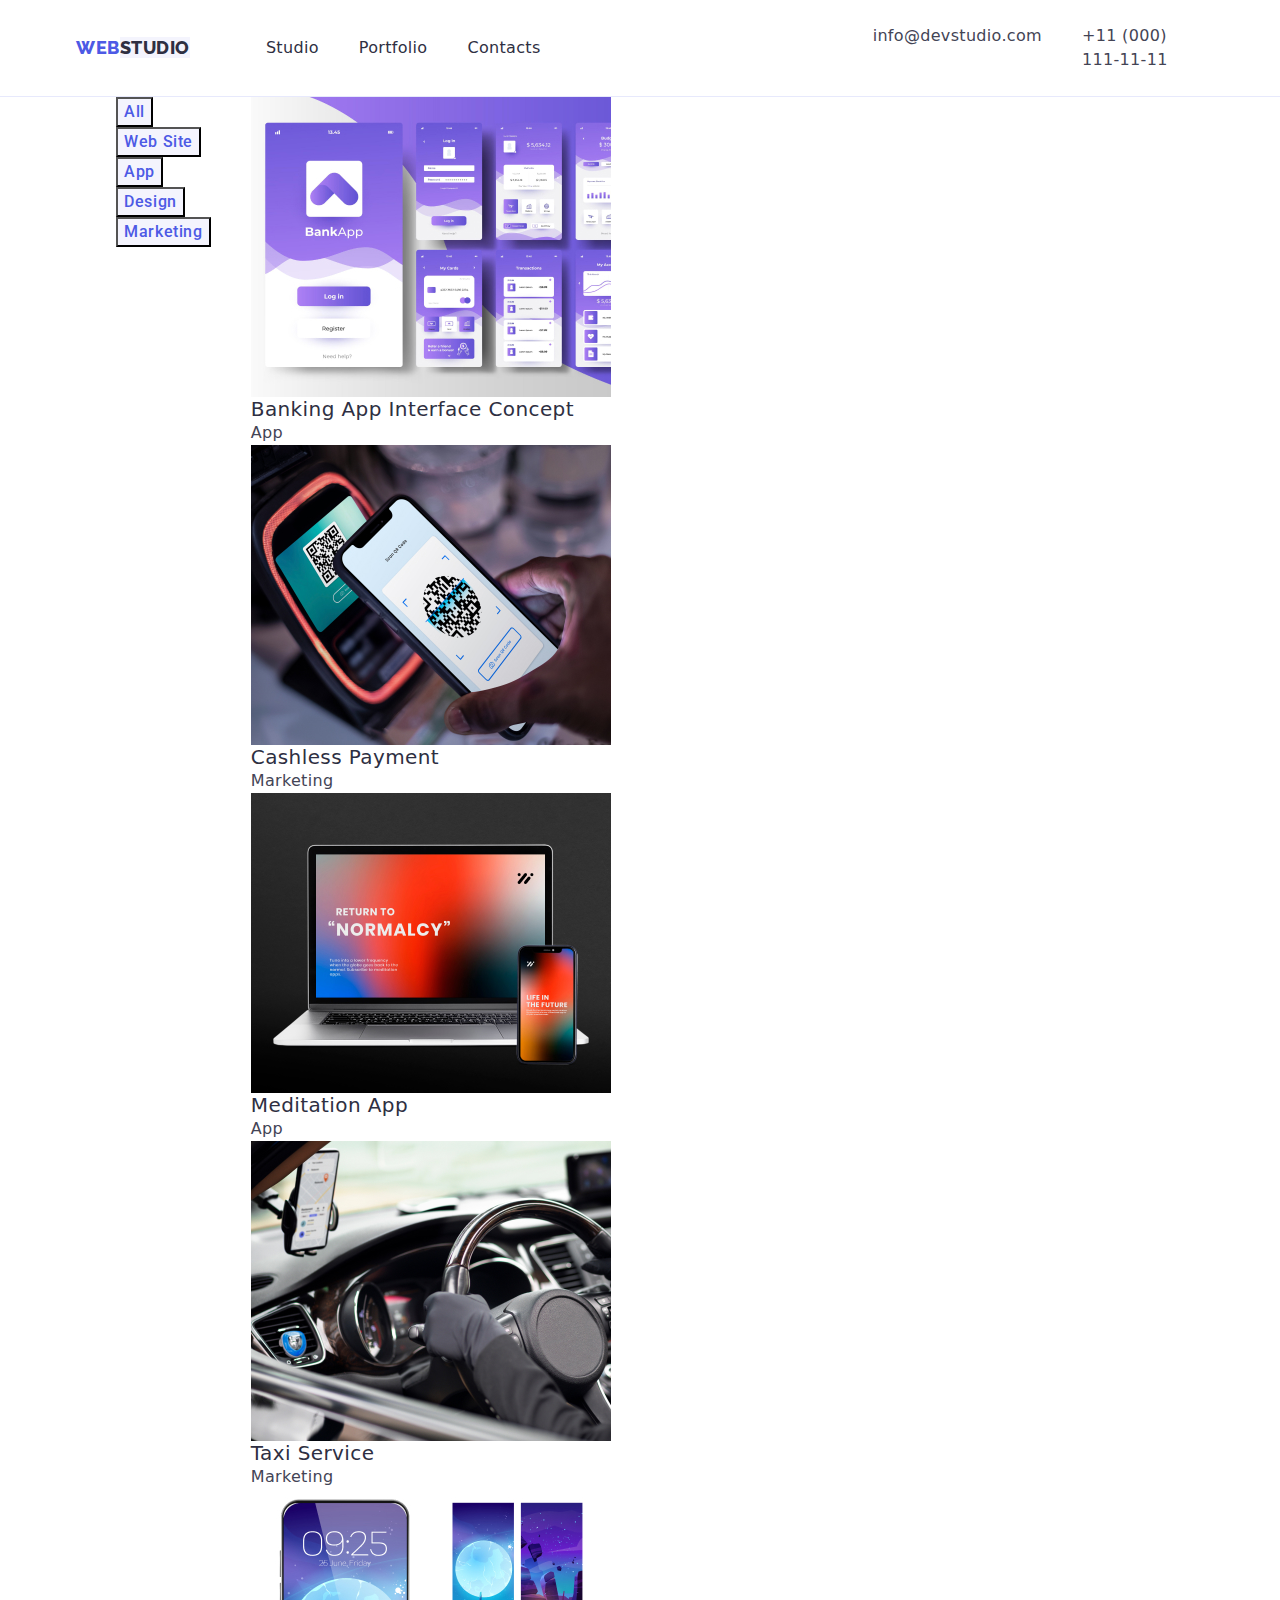
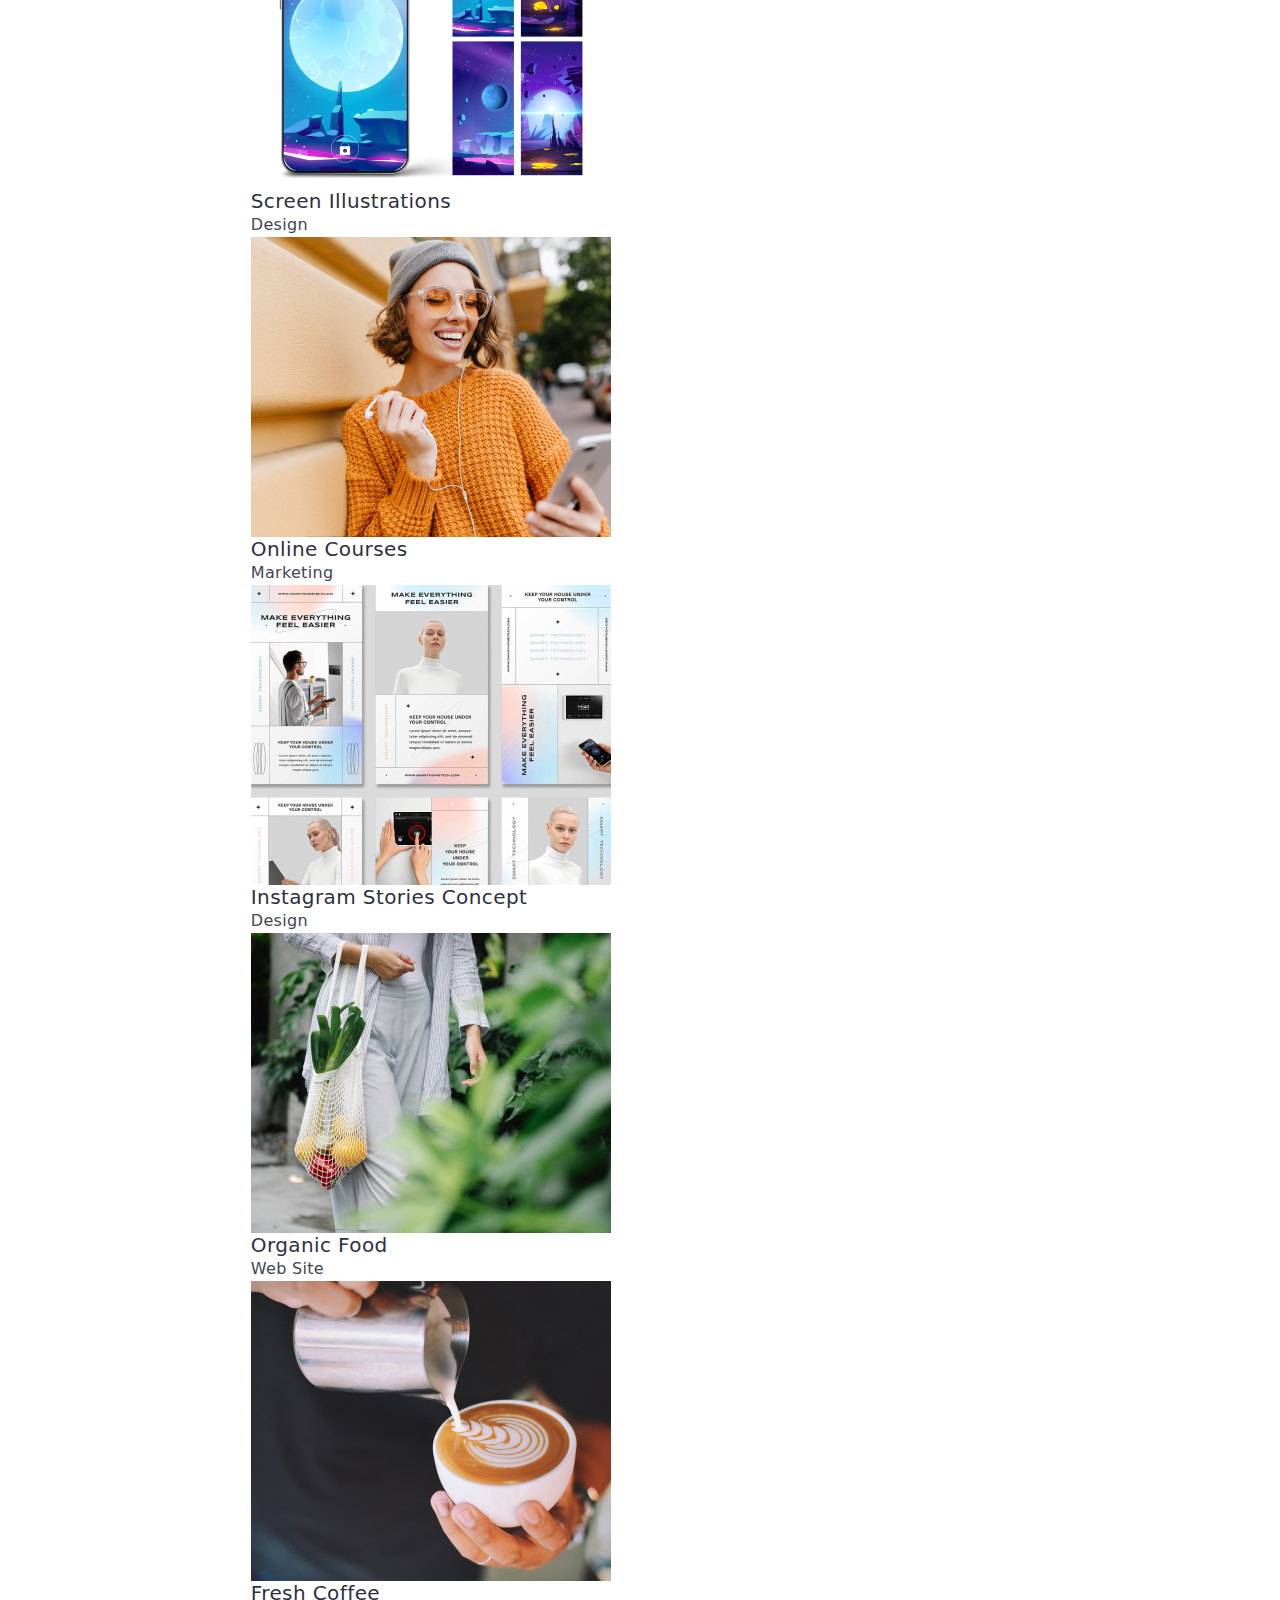
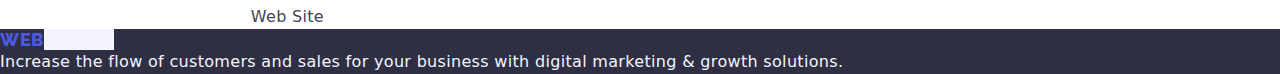
==== portfolio.html @ 2192750b "now text" ====
<!DOCTYPE html>
<html lang="en">
  <head>
    <meta charset="UTF-8" />
    <meta name="viewport" content="width=device-width, initial-scale=1.0" />
    <title>Portfolio</title>
    <link
      rel="stylesheet"
      href="https://cdn.jsdelivr.net/npm/modern-normalize@2.0.0/modern-normalize.min.css"
    />
    <link rel="stylesheet" href="./css/styles.css" />
    <link rel="preconnect" href="https://fonts.googleapis.com" />
    <link rel="preconnect" href="https://fonts.gstatic.com" crossorigin />
    <link
      href="https://fonts.googleapis.com/css2?family=Raleway:wght@800&family=Roboto:ital,wght@0,400;0,500;0,700;0,900;1,400;1,500;1,700;1,900&display=swap"
      rel="stylesheet"
    />
    <link rel="preconnect" href="https://fonts.googleapis.com" />
    <link rel="preconnect" href="https://fonts.gstatic.com" crossorigin />
    <link
      href="https://fonts.googleapis.com/css2?family=Raleway:wght@800&family=Roboto:wght@400;500;700;900&display=swap"
      rel="stylesheet"
    />
  </head>
  <body>
    <!--header-->
    <header class="header-section">
      <div class="container">
        <nav class="nav-list">
          <a class="link-logo link" href="./index.html"
            >Web<span class="studio-dark">Studio</span></a
          >
          <ul class="list">
            <li class="header-item">
              <a class="links link" href="./index.html">Studio</a>
            </li>
            <li class="header-item">
              <a class="links link" href="./portfolio.html">Portfolio</a>
            </li>
            <li class="header-item">
              <a class="links link" href="">Contacts</a>
            </li>
          </ul>
        </nav>
        <address class="address">
          <ul class="list">
            <li>
              <a class="contacts link" href="mailto:info@devstudio.com"
                >info@devstudio.com</a
              >
            </li>
            <li>
              <a class="contacts link" href="tel:+110001111111"
                >+11 (000) 111-11-11</a
              >
            </li>
          </ul>
        </address>
      </div>
    </header>
    <main>
      <section>
        <div class="container">
          <h1 hidden>Portfolio</h1>
          <ul class="list">
            <li>
              <button class="button-portfolio" type="button">All</button>
            </li>
            <li>
              <button class="button-portfolio" type="button">Web Site</button>
            </li>
            <li>
              <button class="button-portfolio" type="button">App</button>
            </li>
            <li>
              <button class="button-portfolio" type="button">Design</button>
            </li>
            <li>
              <button class="button-portfolio" type="button">Marketing</button>
            </li>
          </ul>
          <ul class="list">
            <li>
              <a class="foto link"
                ><img src="./images/po-1.jpg" alt="Banking App" width="360" />
                <h2 class="portfolio-title">Banking App Interface Concept</h2>
                <p class="portfolio-text">App</p>
              </a>
            </li>
            <li>
              <a class="foto link"
                ><img src="./images/po-2.jpg" alt="Cashless" width="360" />
                <h2 class="portfolio-title">Cashless Payment</h2>
                <p class="portfolio-text">Marketing</p>
              </a>
            </li>
            <li>
              <a class="foto link"
                ><img
                  src="./images/po-3.jpg"
                  alt="Meditation App"
                  width="360"
                />
                <h2 class="portfolio-title">Meditation App</h2>
                <p class="portfolio-text">App</p>
              </a>
            </li>
            <li>
              <a class="foto link"
                ><img src="./images/po-4.jpg" alt="Taxi" width="360" />
                <h2 class="portfolio-title">Taxi Service</h2>
                <p class="portfolio-text">Marketing</p>
              </a>
            </li>
            <li>
              <a class="foto link"
                ><img src="./images/po5.jpg" alt="Screen" width="360" />
                <h2 class="portfolio-title">Screen Illustrations</h2>
                <p class="portfolio-text">Design</p>
              </a>
            </li>
            <li>
              <a class="foto link"
                ><img
                  src="./images/po-6.jpg"
                  alt="Online Courses"
                  width="360"
                />
                <h2 class="portfolio-title">Online Courses</h2>
                <p class="portfolio-text">Marketing</p>
              </a>
            </li>
            <li>
              <a class="foto link"
                ><img
                  src="./images/po-7.jpg"
                  alt="Instagram Stories"
                  width="360"
                />
                <h2 class="portfolio-title">Instagram Stories Concept</h2>
                <p class="portfolio-text">Design</p>
              </a>
            </li>
            <li>
              <a class="foto link"
                ><img src="./images/po-8.jpg" alt="Organic Food" width="360" />
                <h2 class="portfolio-title">Organic Food</h2>
                <p class="portfolio-text">Web Site</p>
              </a>
            </li>
            <li>
              <a class="foto link"
                ><img src="./images/po-9.jpg" alt="Fresh Coffee" width="360" />
                <h2 class="portfolio-title">Fresh Coffee</h2>
                <p class="portfolio-text">Web Site</p>
              </a>
            </li>
          </ul>
        </div>
      </section>
    </main>
    <!--footer-->
    <footer class="footer">
      <a class="link-logo link" href="./index.html"
        >Web<span class="studio-dark">Studio</span></a
      >
      <p class="text">
        Increase the flow of customers and sales for your business with digital
        marketing & growth solutions.
      </p>
    </footer>
  </body>
</html>
---- css/styles.css ----
:root {
  --background-color: #ffffff;
}
/*FlexBox style*/
*,
*::before,
*::after {
  box-sizing: border-box;
}
h1,
h2,
h3,
h4,
h5,
h6,
p {
  margin: 0;
}
ul,
ol {
  margin: 0;
}
img {
  display: block;
}
/*header flex*/
.header-section {
  border-bottom: 1px solid #e7e9fc;
}
.address .list {
  display: flex;
  gap: 40px;
  padding: 24px 0;
}
.nav-list {
  display: flex;
  align-items: center;
}
.nav-list .list {
  display: flex;
  padding: 24px 0;
  gap: 40px;
  margin-right: 332px;
}
.nav-list .link-logo {
  margin-right: 76px;
}

.container {
  display: flex;
  width: 1158px;
  padding: 0 15px;
  margin: 0;
  margin: 0 auto;
}
/*section 1*/
.section-hero {
  padding: 188px 0;
}
.hero-title {
  max-width: 496px;
}
.button-hero {
  display: block;
  min-width: 169px;
  height: 56px;
  border: none;
  border-radius: 4px;
}
/*section 2*/
.section-two {
  padding: 120px 0;
}
/*end flex...*/
/*header*/
.links {
  font-weight: 500;
  font-size: 16px;
  line-height: 1.5;
  letter-spacing: 0.02em;
  color: #2e2f42;
}
.links:focus,
.links:hover {
  color: #404bbf;
}
.address {
  font-style: normal;
}
.link-logo .link {
  text-decoration: none;
}
.link {
  text-decoration: none;
}
.link-logo {
  font-family: "Raleway", sans-serif;
  font-style: normal;
  text-transform: uppercase;
  font-weight: 800;
  font-size: 18px;
  line-height: 1.17;
  letter-spacing: 0.03em;

  color: #4d5ae5;
}
.studio-dark {
  font-family: "Raleway", sans-serif;
  font-style: normal;
  font-weight: 800;
  font-size: 18px;
  line-height: 21px;
  letter-spacing: 0.03em;
  text-transform: uppercase;
  color: #2e2f42;
}
.address {
  font-style: normal;
}

.address .link {
  color: #434455;
}
.address .link:hover,
.address .link:focus {
  color: #404bbf;
}

.header-item .list {
  color: #2e2f42;
  font-family: "Roboto";
  font-size: 16px;
  font-weight: 500;
  line-height: 1.5;
  letter-spacing: 0.02em;
}
.header-item .list:focus,
.header-item .list:hover {
  color: #404bbf;
}
.address {
  line-height: 1.5;
  letter-spacing: 0.02em;
}
/*section 1*/
.section-hero {
  background-color: #2e2f42;
}
.section-hero .hero-title {
  font-family: "Roboto", sans-serif;
  color: #ffffff;
  font-size: 56px;
  line-height: 1.07;
  text-align: center;
  letter-spacing: 0.02em;
}
.button-hero {
  background-color: #4d5ae5;
  font-family: "Roboto", sans-serif;
  font-weight: 500;
  font-size: 16px;
  line-height: 1.5;
  letter-spacing: 0.04em;
  cursor: pointer;
  color: #ffffff;
}
.button-hero:focus,
.button-hero:hover {
  background-color: #404bbf;
}
/*section2*/
.list {
  list-style: none;
}
.list .title {
  font-weight: 500;
  font-size: 20px;
  line-height: 1.2;
  letter-spacing: 0.02em;
  color: #2e2f42;
}
.list .text {
  font-size: 16px;
  line-height: 1.5;
  letter-spacing: 0.02em;
  color: #434455;
}
/*sektions3*/
.title-foto {
  font-size: 36px;
  line-height: 1.11;
  text-align: center;
  letter-spacing: 0.02em;
  text-transform: capitalize;
  color: #2e2f42;
}
/*sections4*/

.ten-staff {
  background-color: #ffffff;
}
.tem-section {
  background-color: #f4f4fd;
}
.list .title {
  font-weight: 500;
  font-size: 20px;
  line-height: 1.2;
  letter-spacing: 0.02em;
  color: #2e2f42;
}
.list .text {
  line-height: 1.5;
  letter-spacing: 0.02em;
  font-size: 16px;
  color: #434455;
}
/*footer*/
.footer {
  background-color: #2e2f42;
}
.studio-dark {
  background-color: #f4f4fd;
}
.footer .text {
  line-height: 1.5;
  color: #f4f4fd;
  letter-spacing: 0.02em;
}
/*portfolio*/
.button-portfolio {
  font-weight: 500;
  font-size: 16px;
  line-height: 1.5;
  letter-spacing: 0.04em;
  color: #4d5ae5;
  font-family: "Roboto", sans-serif;
  cursor: pointer;
}
.button-portfolio {
  background-color: #f4f4fd;
}
.button-portfolio:focus,
.button-portfolio:hover {
  color: #ffffff;
}
.button-portfolio:focus,
.button-portfolio:hover {
  background-color: #404bbf;
}

/*portfolio img*/
.foto .link {
  text-decoration: none;
}
.portfolio-title {
  color: #2e2f42;
  font-weight: 500;
  font-size: 20px;
  line-height: 1.2;
  letter-spacing: 0.02em;
}
.portfolio-text {
  color: #434455;
  font-weight: 500;
  font-size: 16px;
  line-height: 1.5;
  letter-spacing: 0.02em;
}
/*footer*/
.footer .studio-dark {
  color: #f4f4fd;
}
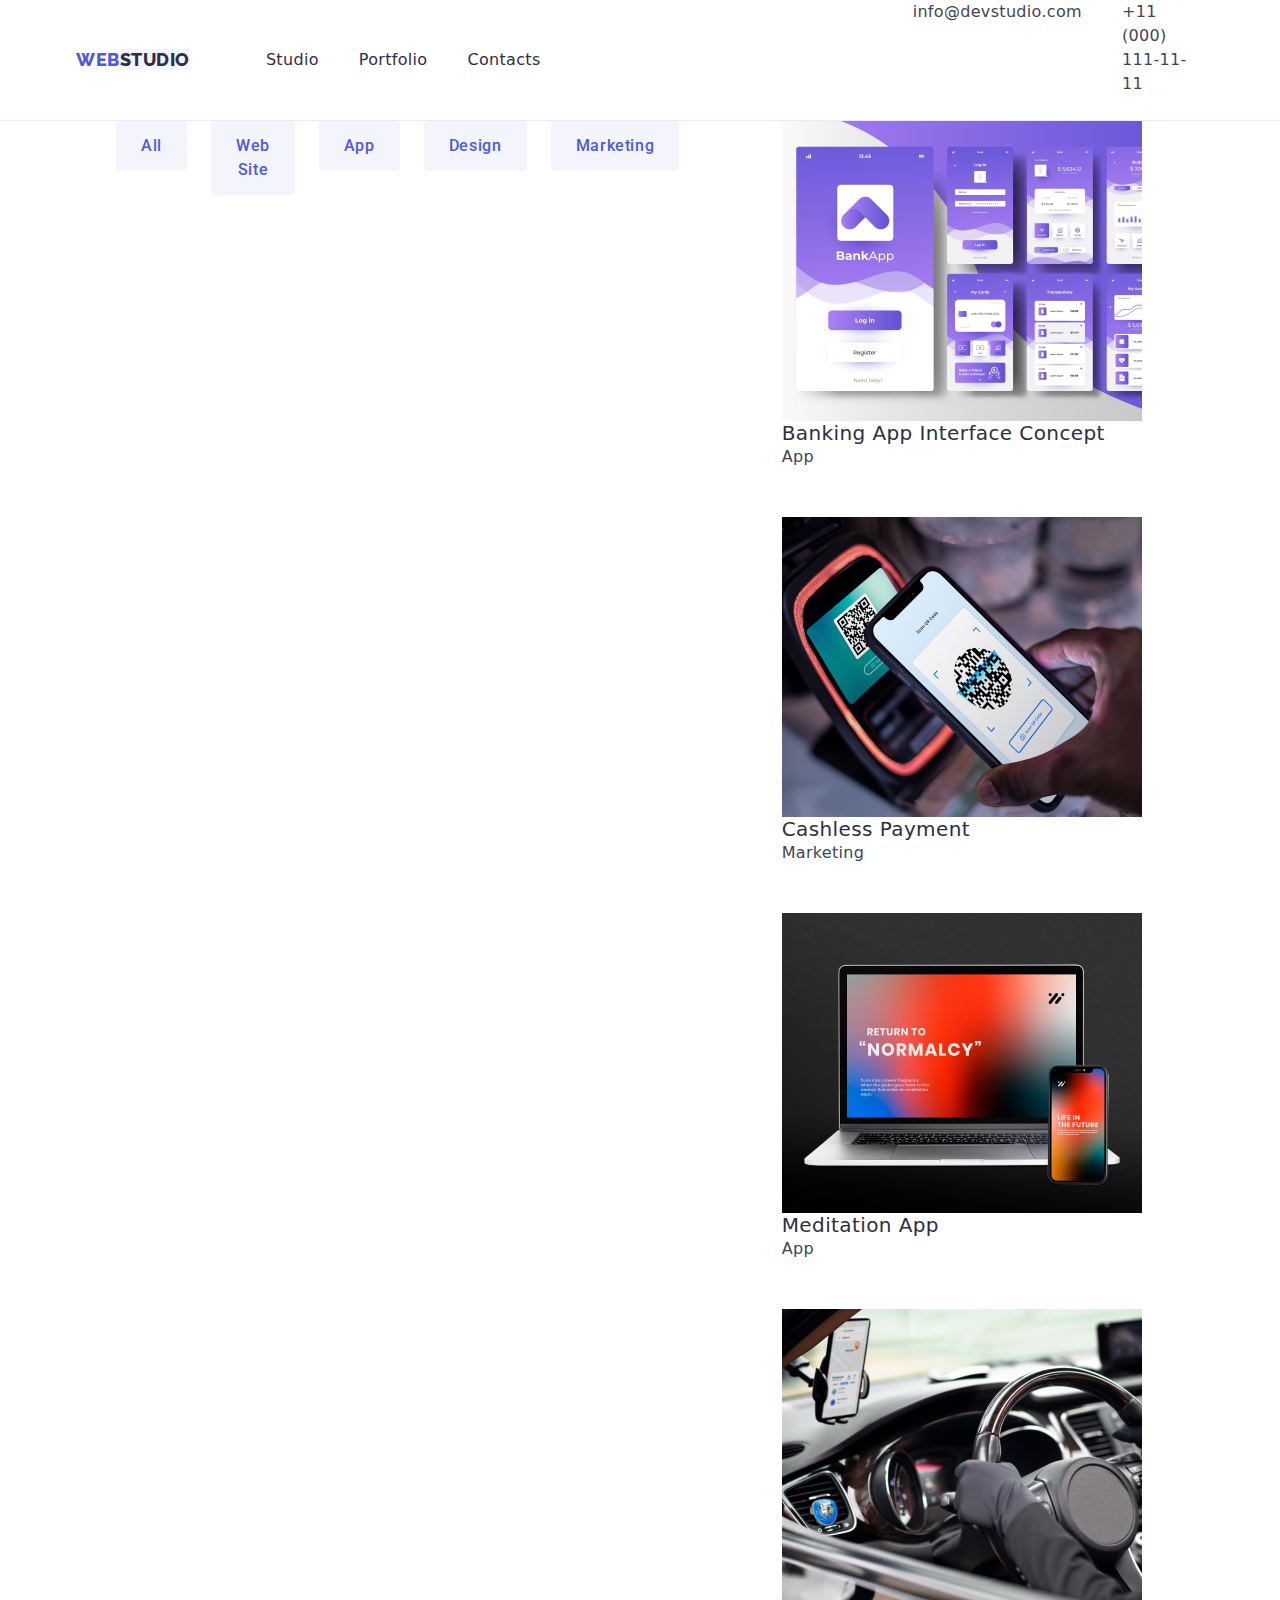
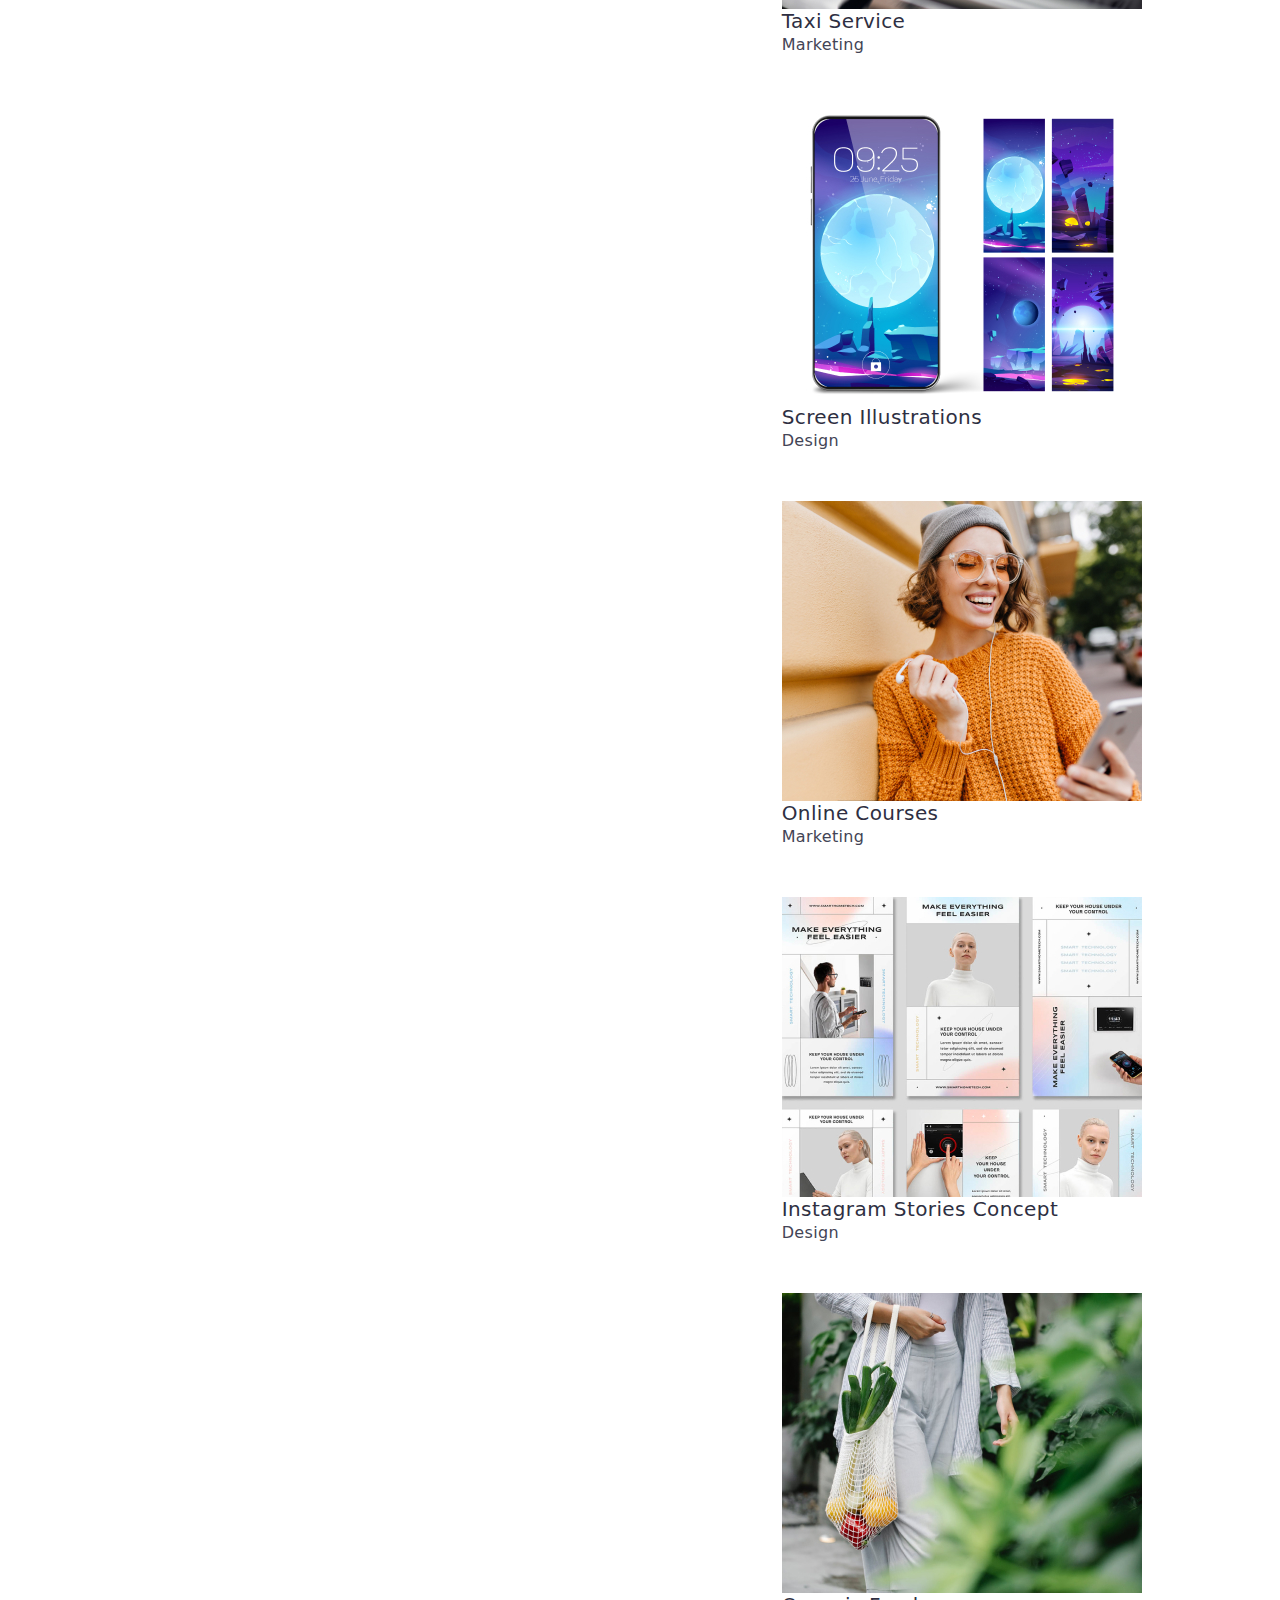
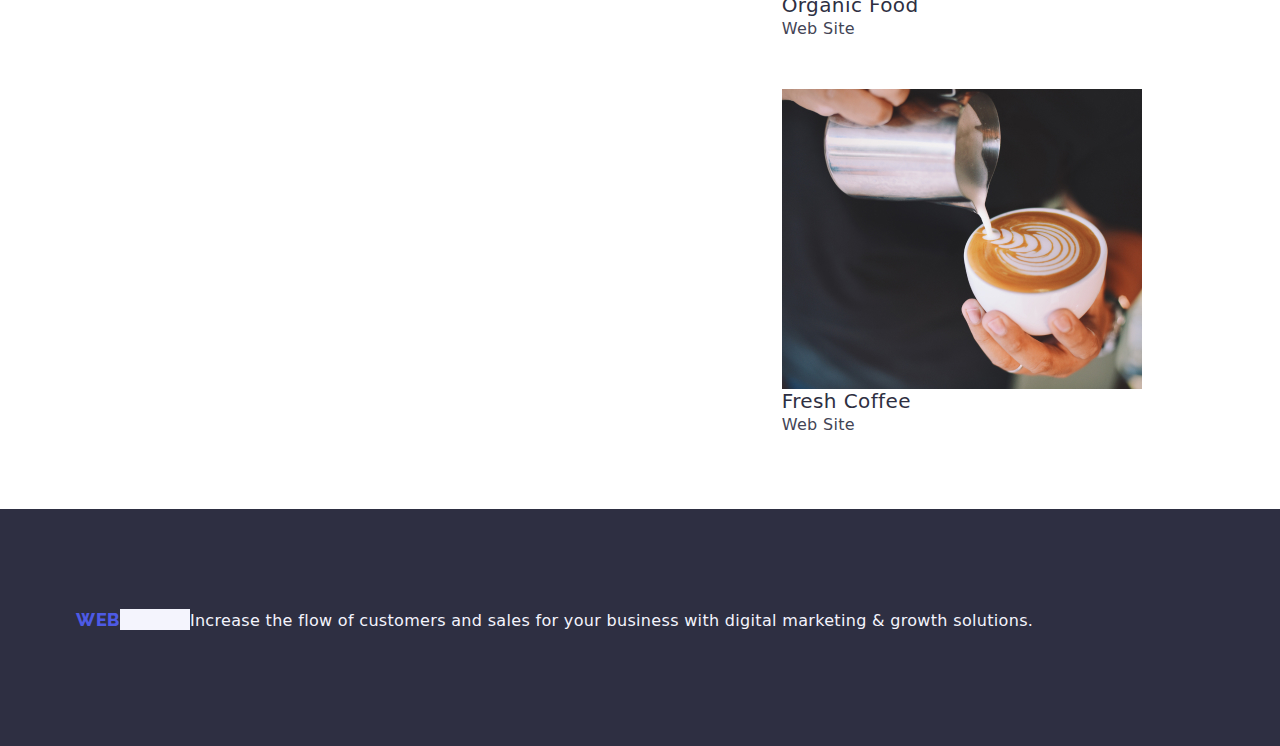
==== commit b76d509b: "portfolio)" ====
--- a/portfolio.html
+++ b/portfolio.html
@@ -31,13 +31,13 @@
             >Web<span class="studio-dark">Studio</span></a
           >
           <ul class="list">
-            <li class="header-item">
+            <li class="header-list">
               <a class="links link" href="./index.html">Studio</a>
             </li>
-            <li class="header-item">
+            <li class="header-list">
               <a class="links link" href="./portfolio.html">Portfolio</a>
             </li>
-            <li class="header-item">
+            <li class="header-list">
               <a class="links link" href="">Contacts</a>
             </li>
           </ul>
@@ -59,9 +59,9 @@
       </div>
     </header>
     <main>
-      <section>
+      <section class="section-main">
         <div class="container">
-          <h1 hidden>Portfolio</h1>
+          <h1 class="visually-hidden">Portfolio</h1>
           <ul class="list">
             <li>
               <button class="button-portfolio" type="button">All</button>
@@ -79,95 +79,107 @@
               <button class="button-portfolio" type="button">Marketing</button>
             </li>
           </ul>
-          <ul class="list">
-            <li>
-              <a class="foto link"
-                ><img src="./images/po-1.jpg" alt="Banking App" width="360" />
-                <h2 class="portfolio-title">Banking App Interface Concept</h2>
-                <p class="portfolio-text">App</p>
-              </a>
-            </li>
-            <li>
-              <a class="foto link"
-                ><img src="./images/po-2.jpg" alt="Cashless" width="360" />
-                <h2 class="portfolio-title">Cashless Payment</h2>
-                <p class="portfolio-text">Marketing</p>
-              </a>
-            </li>
-            <li>
-              <a class="foto link"
-                ><img
-                  src="./images/po-3.jpg"
-                  alt="Meditation App"
-                  width="360"
-                />
-                <h2 class="portfolio-title">Meditation App</h2>
-                <p class="portfolio-text">App</p>
-              </a>
-            </li>
-            <li>
-              <a class="foto link"
-                ><img src="./images/po-4.jpg" alt="Taxi" width="360" />
-                <h2 class="portfolio-title">Taxi Service</h2>
-                <p class="portfolio-text">Marketing</p>
-              </a>
-            </li>
-            <li>
-              <a class="foto link"
-                ><img src="./images/po5.jpg" alt="Screen" width="360" />
-                <h2 class="portfolio-title">Screen Illustrations</h2>
-                <p class="portfolio-text">Design</p>
-              </a>
-            </li>
-            <li>
-              <a class="foto link"
-                ><img
-                  src="./images/po-6.jpg"
-                  alt="Online Courses"
-                  width="360"
-                />
-                <h2 class="portfolio-title">Online Courses</h2>
-                <p class="portfolio-text">Marketing</p>
-              </a>
-            </li>
-            <li>
-              <a class="foto link"
-                ><img
-                  src="./images/po-7.jpg"
-                  alt="Instagram Stories"
-                  width="360"
-                />
-                <h2 class="portfolio-title">Instagram Stories Concept</h2>
-                <p class="portfolio-text">Design</p>
-              </a>
-            </li>
-            <li>
-              <a class="foto link"
-                ><img src="./images/po-8.jpg" alt="Organic Food" width="360" />
-                <h2 class="portfolio-title">Organic Food</h2>
-                <p class="portfolio-text">Web Site</p>
-              </a>
-            </li>
-            <li>
-              <a class="foto link"
-                ><img src="./images/po-9.jpg" alt="Fresh Coffee" width="360" />
-                <h2 class="portfolio-title">Fresh Coffee</h2>
-                <p class="portfolio-text">Web Site</p>
-              </a>
-            </li>
-          </ul>
+          <div class="section-foto">
+            <ul class="list img-list">
+              <li>
+                <a class="foto link"
+                  ><img src="./images/po-1.jpg" alt="Banking App" width="360" />
+                  <h2 class="portfolio-title">Banking App Interface Concept</h2>
+                  <p class="portfolio-text">App</p>
+                </a>
+              </li>
+              <li>
+                <a class="foto link"
+                  ><img src="./images/po-2.jpg" alt="Cashless" width="360" />
+                  <h2 class="portfolio-title">Cashless Payment</h2>
+                  <p class="portfolio-text">Marketing</p>
+                </a>
+              </li>
+              <li>
+                <a class="foto link"
+                  ><img
+                    src="./images/po-3.jpg"
+                    alt="Meditation App"
+                    width="360"
+                  />
+                  <h2 class="portfolio-title">Meditation App</h2>
+                  <p class="portfolio-text">App</p>
+                </a>
+              </li>
+              <li>
+                <a class="foto link"
+                  ><img src="./images/po-4.jpg" alt="Taxi" width="360" />
+                  <h2 class="portfolio-title">Taxi Service</h2>
+                  <p class="portfolio-text">Marketing</p>
+                </a>
+              </li>
+              <li>
+                <a class="foto link"
+                  ><img src="./images/po5.jpg" alt="Screen" width="360" />
+                  <h2 class="portfolio-title">Screen Illustrations</h2>
+                  <p class="portfolio-text">Design</p>
+                </a>
+              </li>
+              <li>
+                <a class="foto link"
+                  ><img
+                    src="./images/po-6.jpg"
+                    alt="Online Courses"
+                    width="360"
+                  />
+                  <h2 class="portfolio-title">Online Courses</h2>
+                  <p class="portfolio-text">Marketing</p>
+                </a>
+              </li>
+              <li>
+                <a class="foto link"
+                  ><img
+                    src="./images/po-7.jpg"
+                    alt="Instagram Stories"
+                    width="360"
+                  />
+                  <h2 class="portfolio-title">Instagram Stories Concept</h2>
+                  <p class="portfolio-text">Design</p>
+                </a>
+              </li>
+              <li>
+                <a class="foto link"
+                  ><img
+                    src="./images/po-8.jpg"
+                    alt="Organic Food"
+                    width="360"
+                  />
+                  <h2 class="portfolio-title">Organic Food</h2>
+                  <p class="portfolio-text">Web Site</p>
+                </a>
+              </li>
+              <li>
+                <a class="foto link"
+                  ><img
+                    src="./images/po-9.jpg"
+                    alt="Fresh Coffee"
+                    width="360"
+                  />
+                  <h2 class="portfolio-title">Fresh Coffee</h2>
+                  <p class="portfolio-text">Web Site</p>
+                </a>
+              </li>
+            </ul>
+          </div>
         </div>
       </section>
     </main>
     <!--footer-->
     <footer class="footer">
-      <a class="link-logo link" href="./index.html"
-        >Web<span class="studio-dark">Studio</span></a
-      >
-      <p class="text">
-        Increase the flow of customers and sales for your business with digital
-        marketing & growth solutions.
-      </p>
+      <div class="container">
+        <a class="link-logo link" href="./index.html"
+          >Web<span class="studio-dark">Studio</span></a
+        >
+        <p class="text">
+          Increase the flow of customers and sales for your business with
+          digital marketing & growth solutions.
+        </p>
+      </div>
     </footer>
   </body>
 </html>
--- a/css/styles.css
+++ b/css/styles.css
@@ -30,7 +30,6 @@
 .address .list {
   display: flex;
   gap: 40px;
-  padding: 24px 0;
 }
 .nav-list {
   display: flex;
@@ -44,6 +43,7 @@
 }
 .nav-list .link-logo {
   margin-right: 76px;
+  padding: 24px 0;
 }
 
 .container {
@@ -53,23 +53,120 @@
   margin: 0;
   margin: 0 auto;
 }
+.header-section .header-list {
+  padding: 24px 0;
+}
 /*section 1*/
 .section-hero {
+  text-align: center;
   padding: 188px 0;
 }
 .hero-title {
+  display: flex;
   max-width: 496px;
+  flex-direction: column;
+  flex-shrink: 0;
 }
 .button-hero {
   display: block;
+  height: 56px;
   min-width: 169px;
-  height: 56px;
   border: none;
   border-radius: 4px;
+  padding: 16px 32px;
 }
 /*section 2*/
+.visually-hidden {
+  position: absolute;
+  width: 1px;
+  height: 1px;
+  margin: -1px;
+  border: 0;
+  padding: 0;
+  white-space: nowrap;
+  clip-path: inset(100%);
+  clip: rect(0 0 0 0);
+  overflow: hidden;
+}
 .section-two {
   padding: 120px 0;
+}
+.section-two .list {
+  display: flex;
+  gap: 24px;
+}
+.section-two .title {
+  margin-bottom: 8px;
+}
+.list .item-two {
+  width: calc((100% - 72px) / 4);
+}
+/*section 3*/
+.section-three {
+  padding-bottom: 120px;
+}
+.section-three .title-foto {
+  text-align: center;
+  margin-bottom: 72px;
+}
+.section-three .list {
+  display: flex;
+  gap: 24px;
+}
+.list-img {
+  width: calc((100% - 48px) / 3);
+}
+/*section 4*/
+.tem-section {
+  padding: 120px 0;
+}
+.tem-section .title-foto {
+  margin-bottom: 72px;
+}
+.tem-section .list {
+  display: flex;
+  gap: 24px;
+}
+.ten-staff {
+  width: calc((100% - 72px) / 4);
+  border-radius: 0 0 4px 4px;
+}
+.tem-section .tem-list {
+  padding: 32px 16px;
+}
+.tem-list .title {
+  text-align: center;
+  margin-bottom: 8px;
+}
+.tem-list .text {
+  text-align: center;
+}
+/*footer*/
+.footer {
+  padding: 100px 0;
+}
+.footer .link-logo {
+  display: inline-block;
+  margin-bottom: 16px;
+}
+/*portfolio flex*/
+.section-main .list {
+  display: flex;
+  justify-content: center;
+  gap: 24px;
+  margin-bottom: 72px;
+}
+.button-portfolio {
+  padding: 12px 24px;
+  border: 1px solid #e7e9fc;
+  border: 1px solid transparent;
+  border-radius: 4px;
+}
+.section-foto .img-list {
+  display: flex;
+  flex-wrap: wrap;
+  column-gap: 24px;
+  row-gap: 48px;
 }
 /*end flex...*/
 /*header*/
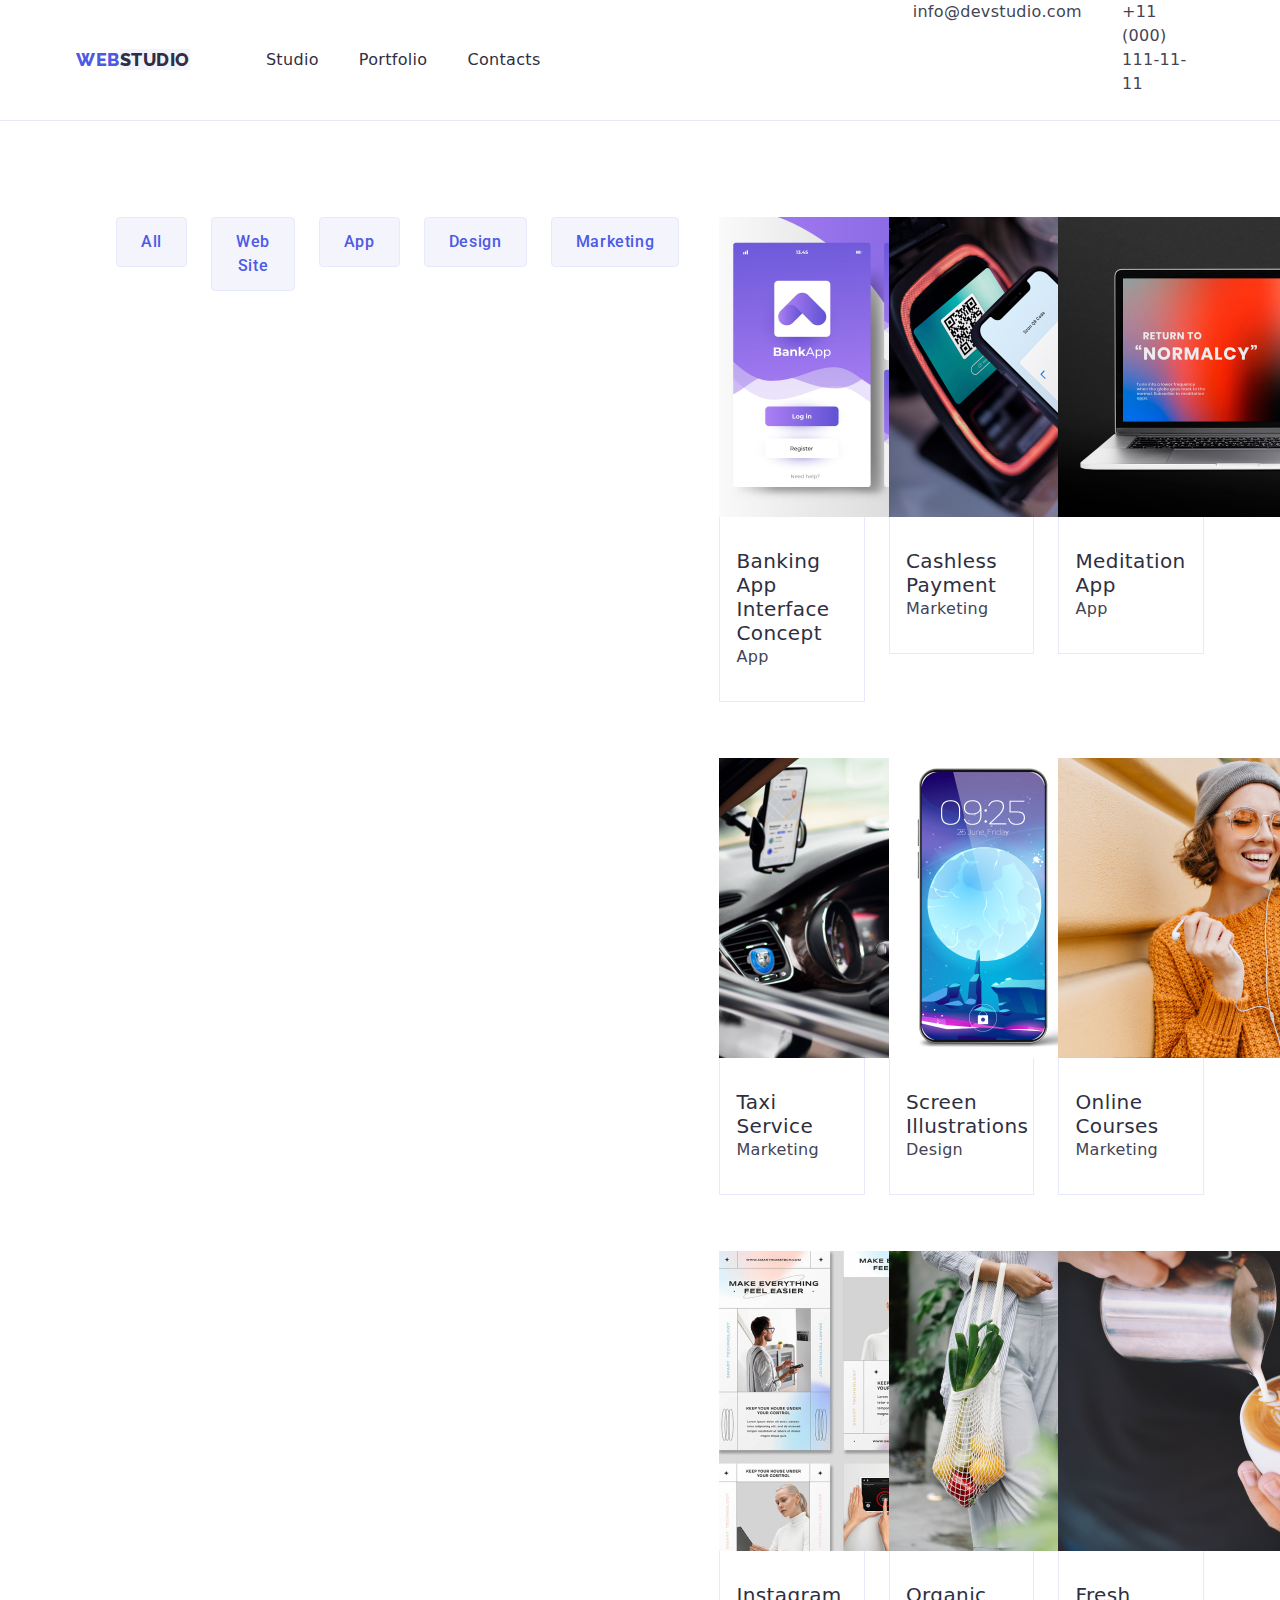
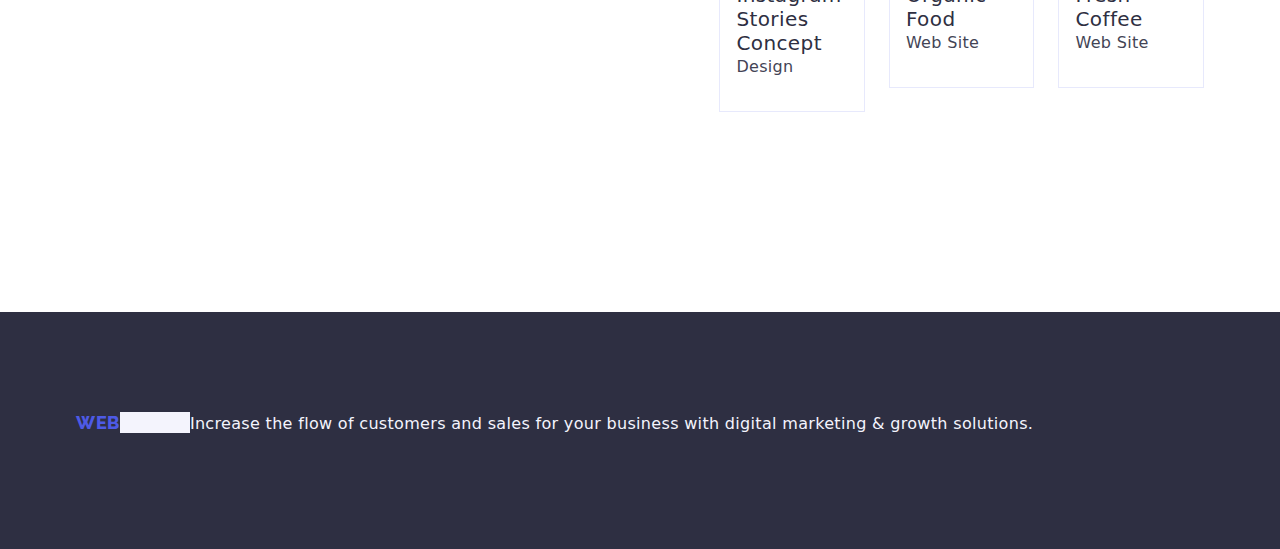
==== commit 72ecfaec: "finish+-" ====
--- a/portfolio.html
+++ b/portfolio.html
@@ -81,87 +81,107 @@
           </ul>
           <div class="section-foto">
             <ul class="list img-list">
-              <li>
+              <li class="link-img">
                 <a class="foto link"
                   ><img src="./images/po-1.jpg" alt="Banking App" width="360" />
-                  <h2 class="portfolio-title">Banking App Interface Concept</h2>
-                  <p class="portfolio-text">App</p>
-                </a>
-              </li>
-              <li>
+                  <div class="box-info">
+                    <h2 class="portfolio-title">
+                      Banking App Interface Concept
+                    </h2>
+                    <p class="portfolio-text">App</p>
+                  </div>
+                </a>
+              </li>
+              <li class="link-img">
                 <a class="foto link"
                   ><img src="./images/po-2.jpg" alt="Cashless" width="360" />
-                  <h2 class="portfolio-title">Cashless Payment</h2>
-                  <p class="portfolio-text">Marketing</p>
-                </a>
-              </li>
-              <li>
+                  <div class="box-info">
+                    <h2 class="portfolio-title">Cashless Payment</h2>
+                    <p class="portfolio-text">Marketing</p>
+                  </div>
+                </a>
+              </li>
+              <li class="link-img">
                 <a class="foto link"
                   ><img
                     src="./images/po-3.jpg"
                     alt="Meditation App"
                     width="360"
                   />
-                  <h2 class="portfolio-title">Meditation App</h2>
-                  <p class="portfolio-text">App</p>
-                </a>
-              </li>
-              <li>
+                  <div class="box-info">
+                    <h2 class="portfolio-title">Meditation App</h2>
+                    <p class="portfolio-text">App</p>
+                  </div>
+                </a>
+              </li>
+              <li class="link-img">
                 <a class="foto link"
                   ><img src="./images/po-4.jpg" alt="Taxi" width="360" />
-                  <h2 class="portfolio-title">Taxi Service</h2>
-                  <p class="portfolio-text">Marketing</p>
-                </a>
-              </li>
-              <li>
+                  <div class="box-info">
+                    <h2 class="portfolio-title">Taxi Service</h2>
+                    <p class="portfolio-text">Marketing</p>
+                  </div>
+                </a>
+              </li>
+              <li class="link-img">
                 <a class="foto link"
                   ><img src="./images/po5.jpg" alt="Screen" width="360" />
-                  <h2 class="portfolio-title">Screen Illustrations</h2>
-                  <p class="portfolio-text">Design</p>
-                </a>
-              </li>
-              <li>
+                  <div class="box-info">
+                    <h2 class="portfolio-title">Screen Illustrations</h2>
+                    <p class="portfolio-text">Design</p>
+                  </div>
+                </a>
+              </li>
+              <li class="link-img">
                 <a class="foto link"
                   ><img
                     src="./images/po-6.jpg"
                     alt="Online Courses"
                     width="360"
                   />
-                  <h2 class="portfolio-title">Online Courses</h2>
-                  <p class="portfolio-text">Marketing</p>
-                </a>
-              </li>
-              <li>
+                  <div class="box-info">
+                    <h2 class="portfolio-title">Online Courses</h2>
+                    <p class="portfolio-text">Marketing</p>
+                  </div>
+                </a>
+              </li>
+              <li class="link-img">
                 <a class="foto link"
                   ><img
                     src="./images/po-7.jpg"
                     alt="Instagram Stories"
                     width="360"
                   />
-                  <h2 class="portfolio-title">Instagram Stories Concept</h2>
-                  <p class="portfolio-text">Design</p>
-                </a>
-              </li>
-              <li>
+                  <div class="box-info">
+                    <h2 class="portfolio-title">Instagram Stories Concept</h2>
+                    <p class="portfolio-text">Design</p>
+                  </div>
+                </a>
+              </li>
+              <li class="link-img">
                 <a class="foto link"
                   ><img
                     src="./images/po-8.jpg"
                     alt="Organic Food"
                     width="360"
                   />
-                  <h2 class="portfolio-title">Organic Food</h2>
-                  <p class="portfolio-text">Web Site</p>
-                </a>
-              </li>
-              <li>
+                  <div class="box-info">
+                    <h2 class="portfolio-title">Organic Food</h2>
+                    <p class="portfolio-text">Web Site</p>
+                  </div>
+                </a>
+              </li>
+              <li class="link-img">
                 <a class="foto link"
                   ><img
                     src="./images/po-9.jpg"
                     alt="Fresh Coffee"
                     width="360"
                   />
-                  <h2 class="portfolio-title">Fresh Coffee</h2>
-                  <p class="portfolio-text">Web Site</p>
+                  <div class="box-info">
+                    <h2 class="portfolio-title">Fresh Coffee</h2>
+                    <p class="portfolio-text">Web Site</p>
+                  </div>
                 </a>
               </li>
             </ul>
--- a/css/styles.css
+++ b/css/styles.css
@@ -53,7 +53,7 @@
   margin: 0;
   margin: 0 auto;
 }
-.header-section .header-list {
+.nav-list .header-list {
   padding: 24px 0;
 }
 /*section 1*/
@@ -127,9 +127,9 @@
   display: flex;
   gap: 24px;
 }
-.ten-staff {
+.tem-section .ten-staff {
+  border-radius: 0 0 4px 4px;
   width: calc((100% - 72px) / 4);
-  border-radius: 0 0 4px 4px;
 }
 .tem-section .tem-list {
   padding: 32px 16px;
@@ -145,28 +145,40 @@
 .footer {
   padding: 100px 0;
 }
-.footer .link-logo {
+.footer .link {
   display: inline-block;
   margin-bottom: 16px;
 }
 /*portfolio flex*/
+.section-main {
+  padding-top: 96px;
+  padding-bottom: 120px;
+}
 .section-main .list {
   display: flex;
   justify-content: center;
   gap: 24px;
   margin-bottom: 72px;
 }
-.button-portfolio {
+.section-main .button-portfolio {
   padding: 12px 24px;
   border: 1px solid #e7e9fc;
-  border: 1px solid transparent;
   border-radius: 4px;
 }
-.section-foto .img-list {
+.section-main .img-list {
   display: flex;
   flex-wrap: wrap;
   column-gap: 24px;
   row-gap: 48px;
+}
+.section-main .link-img {
+  width: calc((100% - 48px) / 3);
+}
+.section-main .box-info {
+  padding: 32px 16px;
+  border: 1px solid #e7e9fc;
+  border-top: none;
+  margin-bottom: 8px;
 }
 /*end flex...*/
 /*header*/
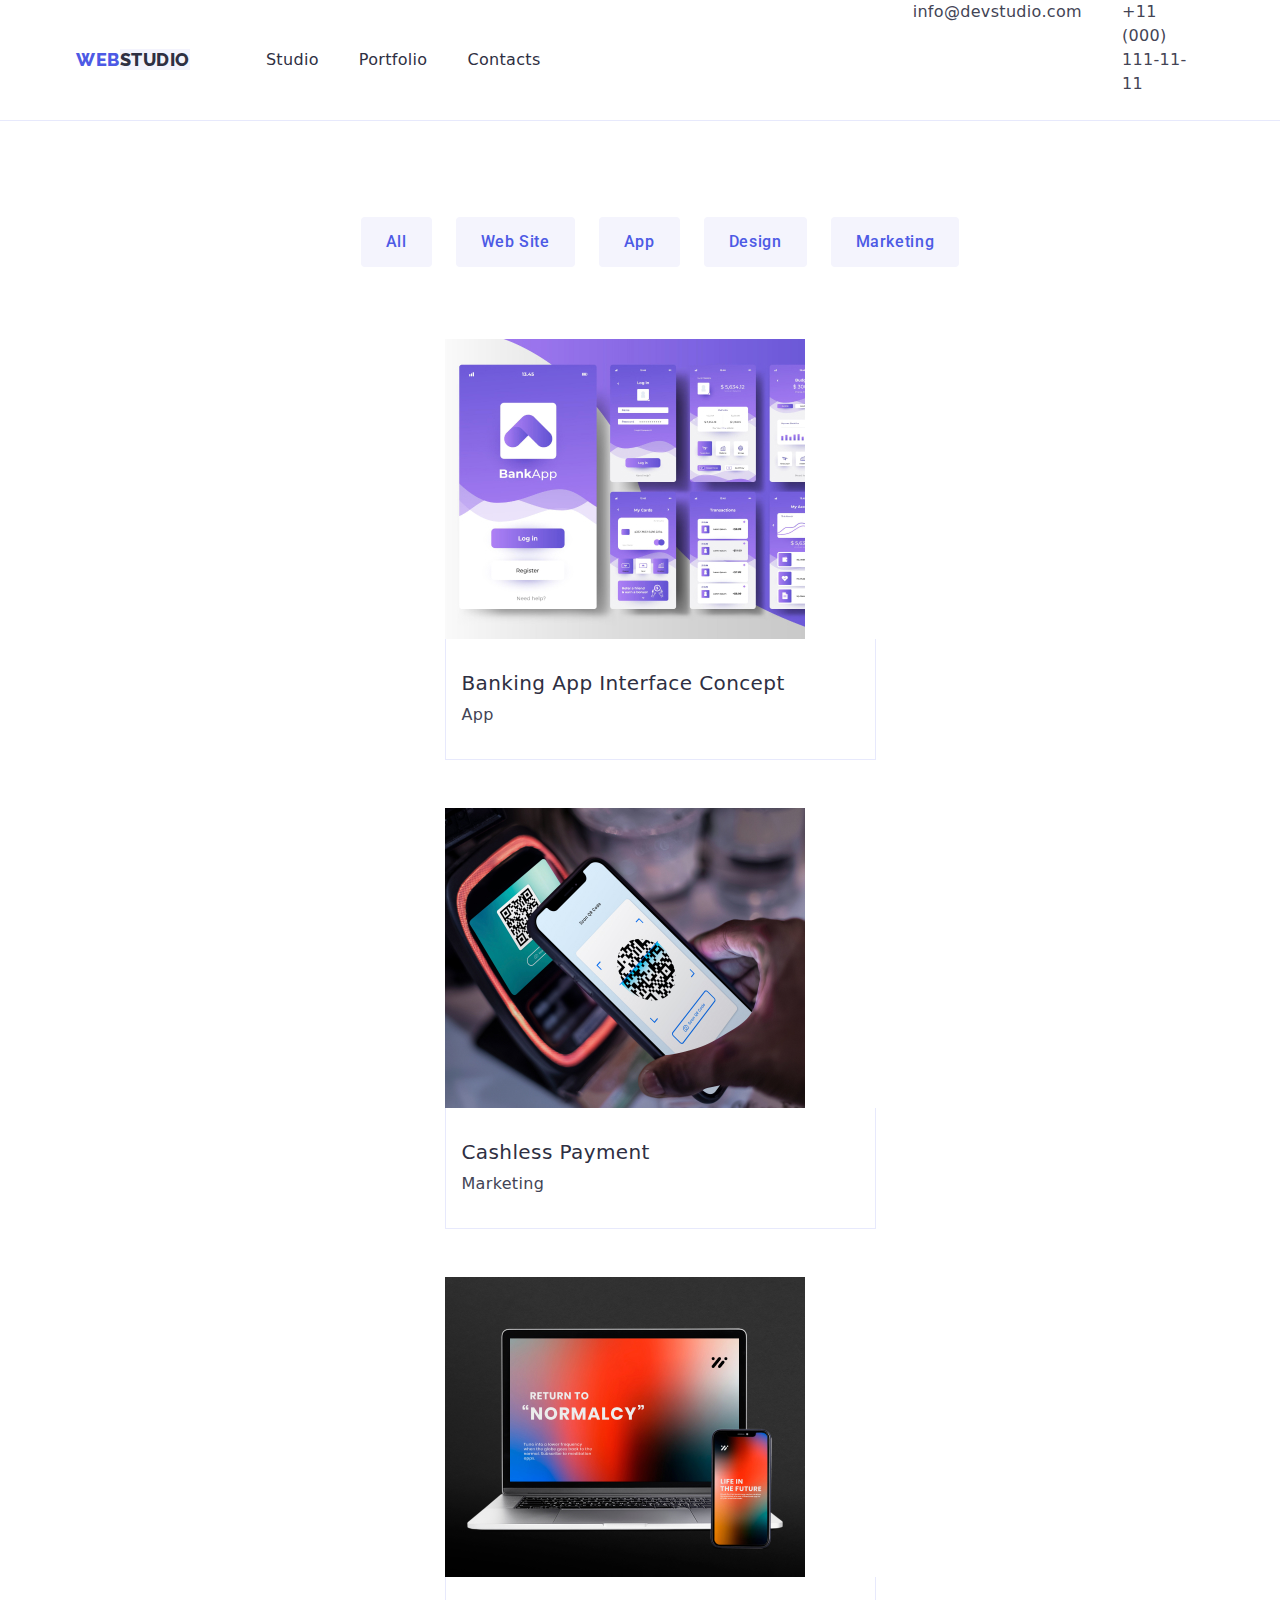
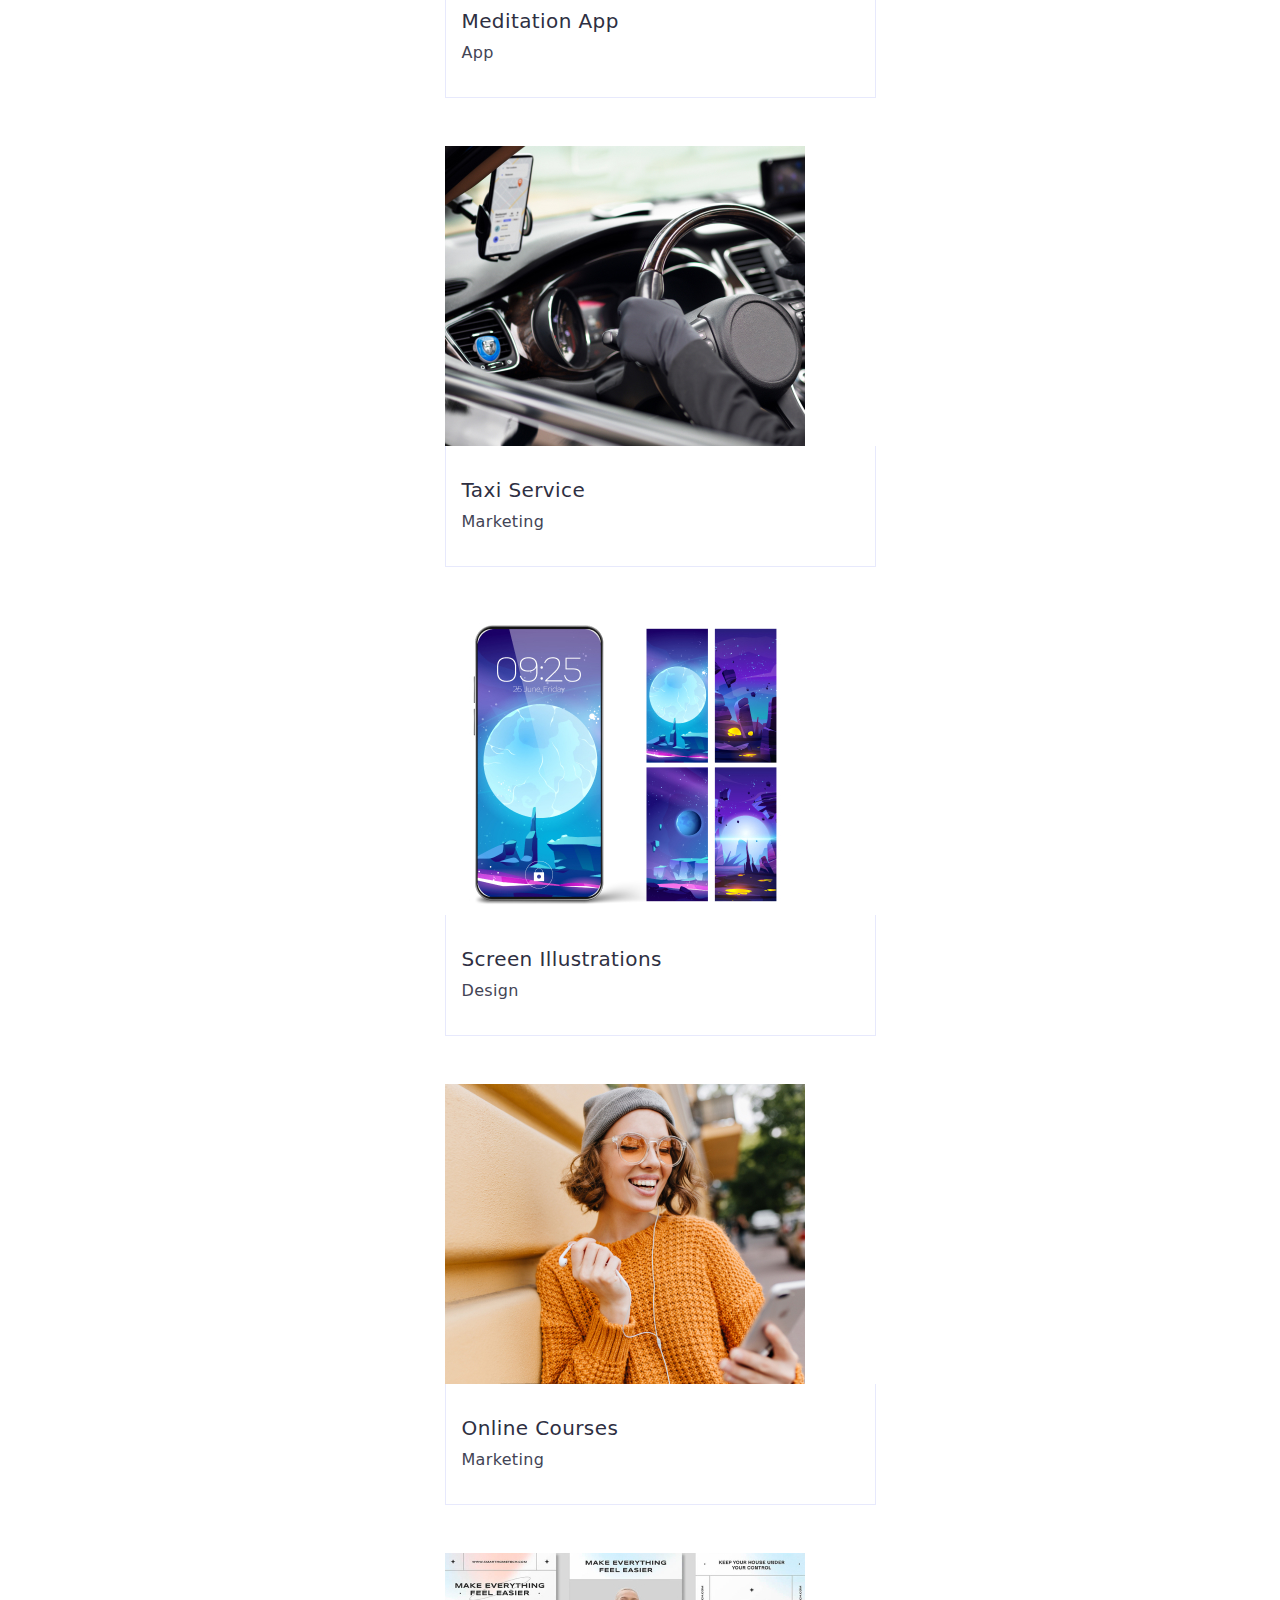
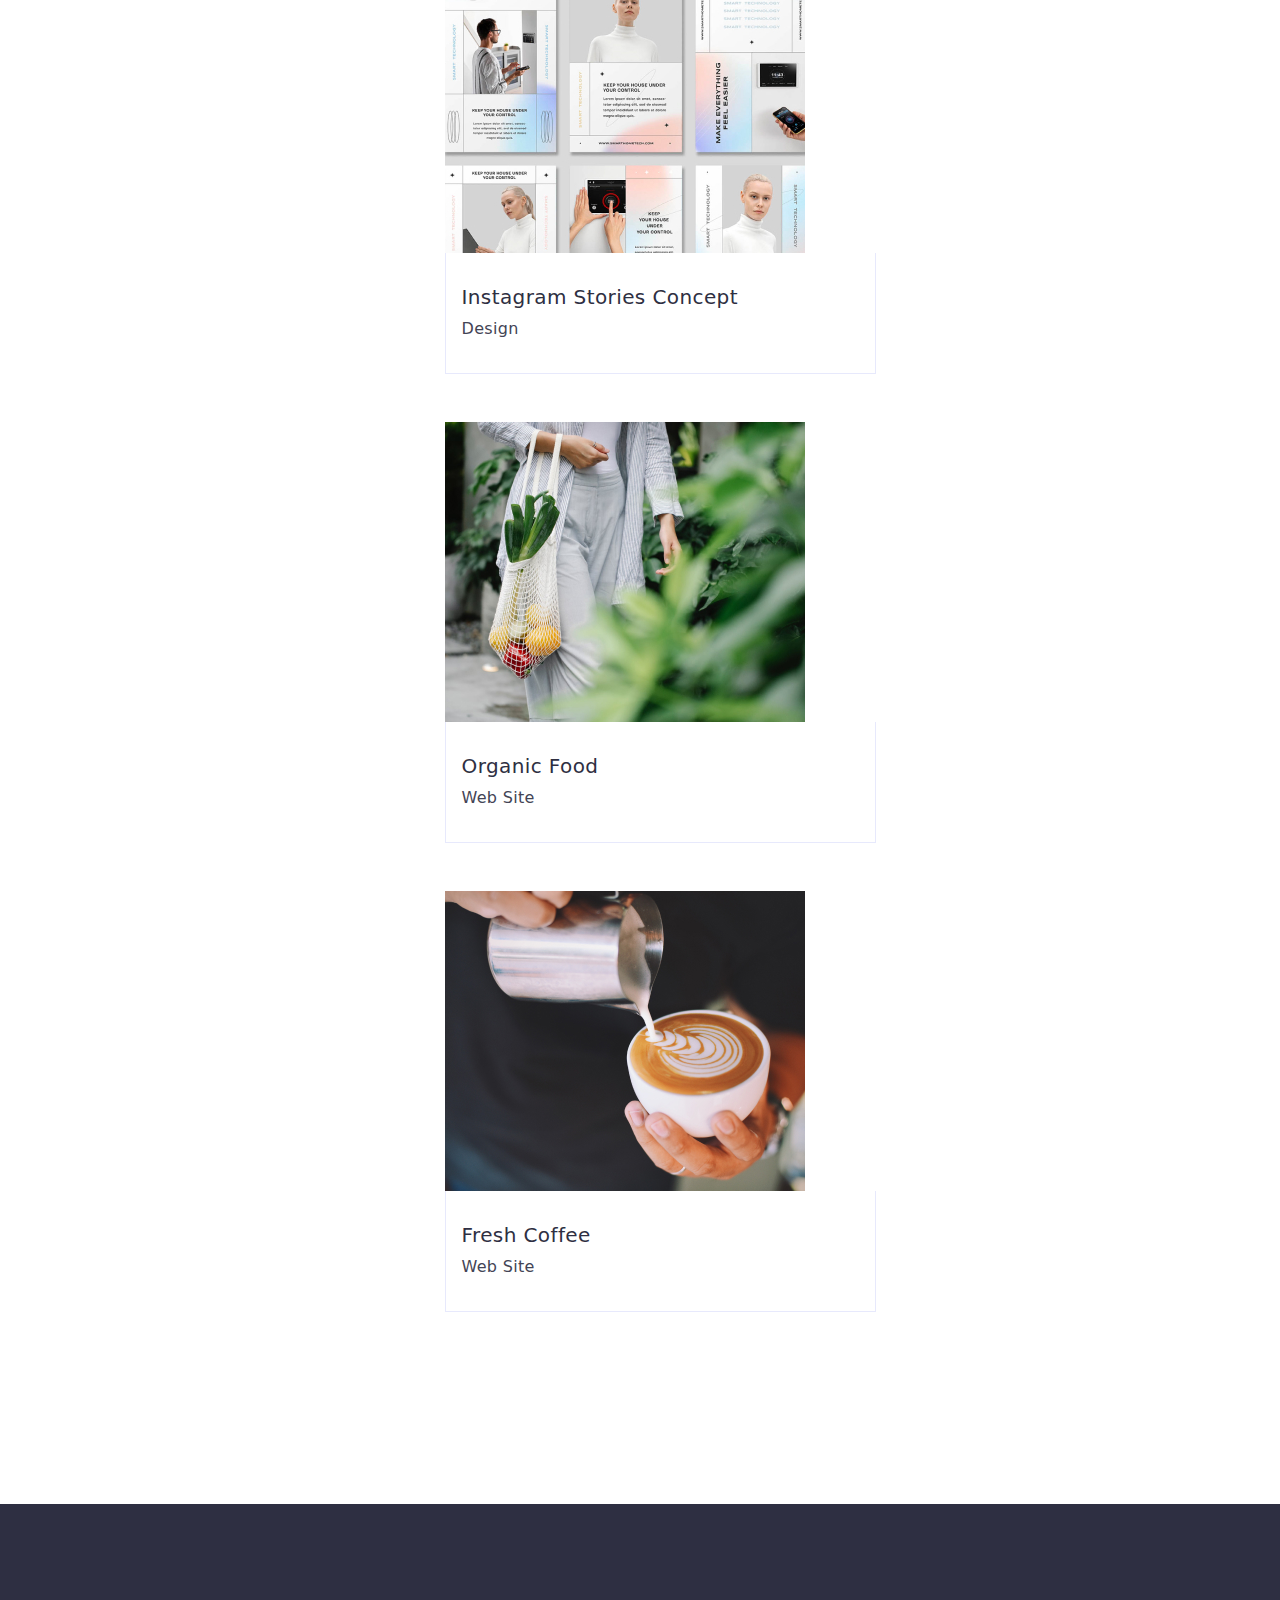
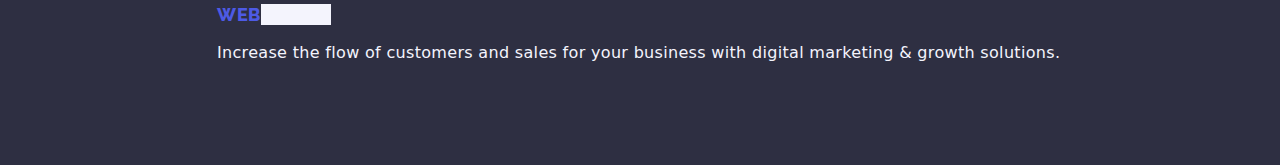
==== commit 2f3b01b8: ";)" ====
--- a/portfolio.html
+++ b/portfolio.html
@@ -79,113 +79,101 @@
               <button class="button-portfolio" type="button">Marketing</button>
             </li>
           </ul>
-          <div class="section-foto">
-            <ul class="list img-list">
-              <li class="link-img">
-                <a class="foto link"
-                  ><img src="./images/po-1.jpg" alt="Banking App" width="360" />
-                  <div class="box-info">
-                    <h2 class="portfolio-title">
-                      Banking App Interface Concept
-                    </h2>
-                    <p class="portfolio-text">App</p>
-                  </div>
-                </a>
-              </li>
-              <li class="link-img">
-                <a class="foto link"
-                  ><img src="./images/po-2.jpg" alt="Cashless" width="360" />
-                  <div class="box-info">
-                    <h2 class="portfolio-title">Cashless Payment</h2>
-                    <p class="portfolio-text">Marketing</p>
-                  </div>
-                </a>
-              </li>
-              <li class="link-img">
-                <a class="foto link"
-                  ><img
-                    src="./images/po-3.jpg"
-                    alt="Meditation App"
-                    width="360"
-                  />
-                  <div class="box-info">
-                    <h2 class="portfolio-title">Meditation App</h2>
-                    <p class="portfolio-text">App</p>
-                  </div>
-                </a>
-              </li>
-              <li class="link-img">
-                <a class="foto link"
-                  ><img src="./images/po-4.jpg" alt="Taxi" width="360" />
-                  <div class="box-info">
-                    <h2 class="portfolio-title">Taxi Service</h2>
-                    <p class="portfolio-text">Marketing</p>
-                  </div>
-                </a>
-              </li>
-              <li class="link-img">
-                <a class="foto link"
-                  ><img src="./images/po5.jpg" alt="Screen" width="360" />
-                  <div class="box-info">
-                    <h2 class="portfolio-title">Screen Illustrations</h2>
-                    <p class="portfolio-text">Design</p>
-                  </div>
-                </a>
-              </li>
-              <li class="link-img">
-                <a class="foto link"
-                  ><img
-                    src="./images/po-6.jpg"
-                    alt="Online Courses"
-                    width="360"
-                  />
-                  <div class="box-info">
-                    <h2 class="portfolio-title">Online Courses</h2>
-                    <p class="portfolio-text">Marketing</p>
-                  </div>
-                </a>
-              </li>
-              <li class="link-img">
-                <a class="foto link"
-                  ><img
-                    src="./images/po-7.jpg"
-                    alt="Instagram Stories"
-                    width="360"
-                  />
-                  <div class="box-info">
-                    <h2 class="portfolio-title">Instagram Stories Concept</h2>
-                    <p class="portfolio-text">Design</p>
-                  </div>
-                </a>
-              </li>
-              <li class="link-img">
-                <a class="foto link"
-                  ><img
-                    src="./images/po-8.jpg"
-                    alt="Organic Food"
-                    width="360"
-                  />
-                  <div class="box-info">
-                    <h2 class="portfolio-title">Organic Food</h2>
-                    <p class="portfolio-text">Web Site</p>
-                  </div>
-                </a>
-              </li>
-              <li class="link-img">
-                <a class="foto link"
-                  ><img
-                    src="./images/po-9.jpg"
-                    alt="Fresh Coffee"
-                    width="360"
-                  />
-                  <div class="box-info">
-                    <h2 class="portfolio-title">Fresh Coffee</h2>
-                    <p class="portfolio-text">Web Site</p>
-                  </div>
-                </a>
-              </li>
-            </ul>
-          </div>
+          <ul class="list img-list">
+            <li class="link-img">
+              <a class="foto link"
+                ><img src="./images/po-1.jpg" alt="Banking App" width="360" />
+                <div class="box-info">
+                  <h2 class="portfolio-title">Banking App Interface Concept</h2>
+                  <p class="portfolio-text">App</p>
+                </div>
+              </a>
+            </li>
+            <li class="link-img">
+              <a class="foto link"
+                ><img src="./images/po-2.jpg" alt="Cashless" width="360" />
+                <div class="box-info">
+                  <h2 class="portfolio-title">Cashless Payment</h2>
+                  <p class="portfolio-text">Marketing</p>
+                </div>
+              </a>
+            </li>
+            <li class="link-img">
+              <a class="foto link"
+                ><img
+                  src="./images/po-3.jpg"
+                  alt="Meditation App"
+                  width="360"
+                />
+                <div class="box-info">
+                  <h2 class="portfolio-title">Meditation App</h2>
+                  <p class="portfolio-text">App</p>
+                </div>
+              </a>
+            </li>
+            <li class="link-img">
+              <a class="foto link"
+                ><img src="./images/po-4.jpg" alt="Taxi" width="360" />
+                <div class="box-info">
+                  <h2 class="portfolio-title">Taxi Service</h2>
+                  <p class="portfolio-text">Marketing</p>
+                </div>
+              </a>
+            </li>
+            <li class="link-img">
+              <a class="foto link"
+                ><img src="./images/po5.jpg" alt="Screen" width="360" />
+                <div class="box-info">
+                  <h2 class="portfolio-title">Screen Illustrations</h2>
+                  <p class="portfolio-text">Design</p>
+                </div>
+              </a>
+            </li>
+            <li class="link-img">
+              <a class="foto link"
+                ><img
+                  src="./images/po-6.jpg"
+                  alt="Online Courses"
+                  width="360"
+                />
+                <div class="box-info">
+                  <h2 class="portfolio-title">Online Courses</h2>
+                  <p class="portfolio-text">Marketing</p>
+                </div>
+              </a>
+            </li>
+            <li class="link-img">
+              <a class="foto link"
+                ><img
+                  src="./images/po-7.jpg"
+                  alt="Instagram Stories"
+                  width="360"
+                />
+                <div class="box-info">
+                  <h2 class="portfolio-title">Instagram Stories Concept</h2>
+                  <p class="portfolio-text">Design</p>
+                </div>
+              </a>
+            </li>
+            <li class="link-img">
+              <a class="foto link"
+                ><img src="./images/po-8.jpg" alt="Organic Food" width="360" />
+                <div class="box-info">
+                  <h2 class="portfolio-title">Organic Food</h2>
+                  <p class="portfolio-text">Web Site</p>
+                </div>
+              </a>
+            </li>
+            <li class="link-img">
+              <a class="foto link"
+                ><img src="./images/po-9.jpg" alt="Fresh Coffee" width="360" />
+                <div class="box-info">
+                  <h2 class="portfolio-title">Fresh Coffee</h2>
+                  <p class="portfolio-text">Web Site</p>
+                </div>
+              </a>
+            </li>
+          </ul>
         </div>
       </section>
     </main>
--- a/css/styles.css
+++ b/css/styles.css
@@ -1,12 +1,15 @@
 :root {
   --background-color: #ffffff;
+  --border-bottom: 1px solid #e7e9fc;
 }
 /*FlexBox style*/
+/*
 *,
 *::before,
 *::after {
   box-sizing: border-box;
 }
+*/
 h1,
 h2,
 h3,
@@ -23,10 +26,21 @@
 img {
   display: block;
 }
+.container {
+  width: 1158px;
+  margin-left: auto;
+  margin-right: auto;
+  padding-left: 156px;
+  padding-right: 156px;
+}
 /*header flex*/
 .header-section {
   border-bottom: 1px solid #e7e9fc;
 }
+.header-section .container {
+  display: flex;
+  padding: 0 15px;
+}
 .address .list {
   display: flex;
   gap: 40px;
@@ -46,14 +60,10 @@
   padding: 24px 0;
 }
 
-.container {
-  display: flex;
-  width: 1158px;
-  padding: 0 15px;
-  margin: 0;
-  margin: 0 auto;
-}
 .nav-list .header-list {
+  padding: 24px 0;
+}
+.nav-list .link {
   padding: 24px 0;
 }
 /*section 1*/
@@ -88,6 +98,7 @@
   clip: rect(0 0 0 0);
   overflow: hidden;
 }
+
 .section-two {
   padding: 120px 0;
 }
@@ -98,7 +109,7 @@
 .section-two .title {
   margin-bottom: 8px;
 }
-.list .item-two {
+.item-two {
   width: calc((100% - 72px) / 4);
 }
 /*section 3*/
@@ -113,10 +124,14 @@
   display: flex;
   gap: 24px;
 }
-.list-img {
+.section-three .list-img {
   width: calc((100% - 48px) / 3);
 }
 /*section 4*/
+.tem-staff {
+  width: calc((100% - 72px) / 4);
+  border-radius: 0px 0px 4px 4px;
+}
 .tem-section {
   padding: 120px 0;
 }
@@ -127,9 +142,8 @@
   display: flex;
   gap: 24px;
 }
-.tem-section .ten-staff {
+.container .ten-staff {
   border-radius: 0 0 4px 4px;
-  width: calc((100% - 72px) / 4);
 }
 .tem-section .tem-list {
   padding: 32px 16px;
@@ -141,15 +155,21 @@
 .tem-list .text {
   text-align: center;
 }
+
 /*footer*/
 .footer {
   padding: 100px 0;
 }
 .footer .link {
+  margin-bottom: 16px;
+}
+.footer .link-logo {
   display: inline-block;
-  margin-bottom: 16px;
 }
 /*portfolio flex*/
+.section-main .link-img {
+  width: 431px;
+}
 .section-main {
   padding-top: 96px;
   padding-bottom: 120px;
@@ -162,8 +182,9 @@
 }
 .section-main .button-portfolio {
   padding: 12px 24px;
+  border-radius: 4px;
   border: 1px solid #e7e9fc;
-  border-radius: 4px;
+  border: 1px solid transparent;
 }
 .section-main .img-list {
   display: flex;
@@ -171,17 +192,21 @@
   column-gap: 24px;
   row-gap: 48px;
 }
-.section-main .link-img {
-  width: calc((100% - 48px) / 3);
-}
+
 .section-main .box-info {
   padding: 32px 16px;
   border: 1px solid #e7e9fc;
   border-top: none;
+}
+.box-info .portfolio-title {
   margin-bottom: 8px;
+}
+.link-img {
+  width: calc((100% - 48px) / 3);
 }
 /*end flex...*/
 /*header*/
+
 .links {
   font-weight: 500;
   font-size: 16px;
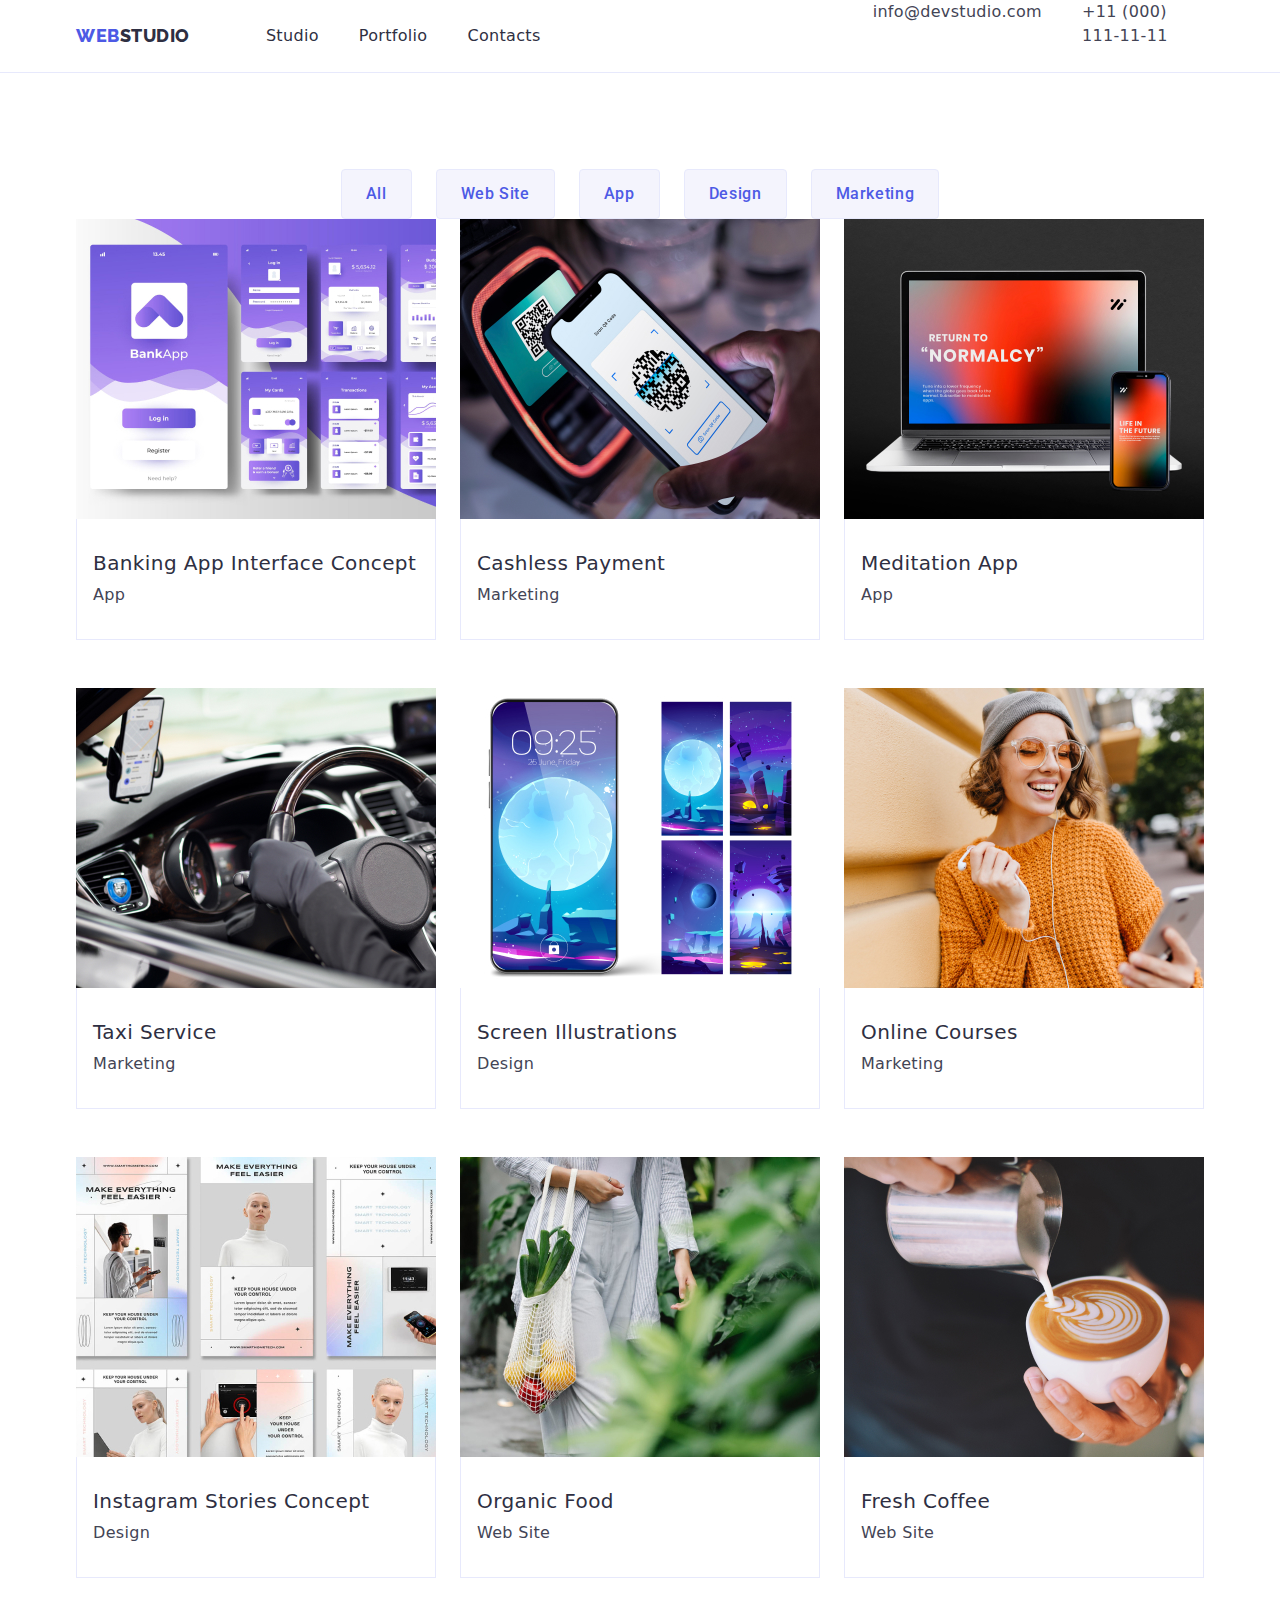
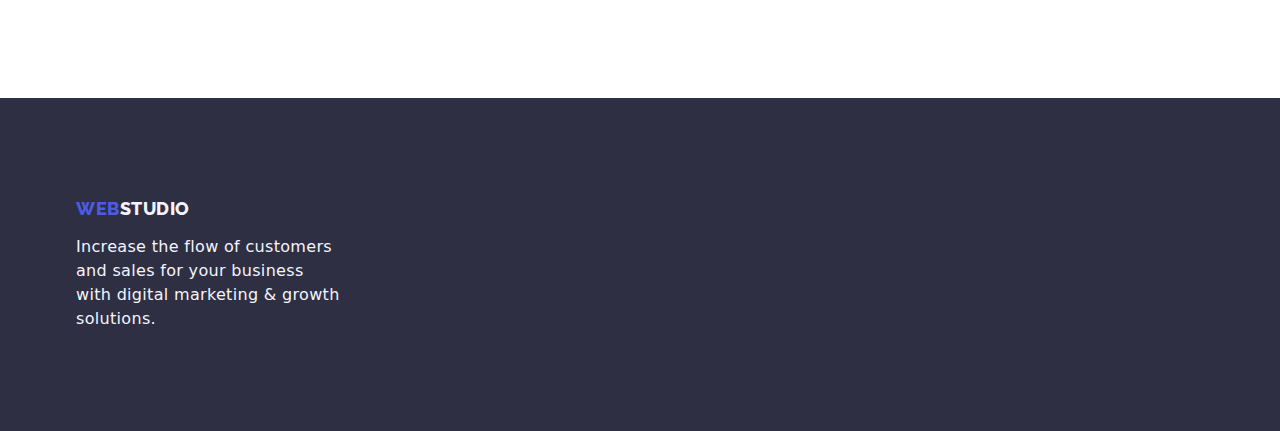
==== commit 9a68b4e2: "+mentor" ====
--- a/portfolio.html
+++ b/portfolio.html
@@ -60,7 +60,7 @@
     </header>
     <main>
       <section class="section-main">
-        <div class="container">
+        <div class="container header-container">
           <h1 class="visually-hidden">Portfolio</h1>
           <ul class="list">
             <li>
--- a/css/styles.css
+++ b/css/styles.css
@@ -4,12 +4,13 @@
 }
 /*FlexBox style*/
 /*
-*,
+*,  
 *::before,
 *::after {
   box-sizing: border-box;
 }
 */
+
 h1,
 h2,
 h3,
@@ -22,6 +23,7 @@
 ul,
 ol {
   margin: 0;
+  padding: 0;
 }
 img {
   display: block;
@@ -30,19 +32,22 @@
   width: 1158px;
   margin-left: auto;
   margin-right: auto;
-  padding-left: 156px;
-  padding-right: 156px;
+  padding-left: 15px;
+  padding-right: 15px;
 }
 /*header flex*/
+.header-container {
+  align-items: center;
+}
 .header-section {
   border-bottom: 1px solid #e7e9fc;
 }
 .header-section .container {
   display: flex;
-  padding: 0 15px;
 }
 .address .list {
   display: flex;
+
   gap: 40px;
 }
 .nav-list {
@@ -60,9 +65,9 @@
   padding: 24px 0;
 }
 
-.nav-list .header-list {
+/*.nav-list .header-list {
   padding: 24px 0;
-}
+}*/
 .nav-list .link {
   padding: 24px 0;
 }
@@ -76,6 +81,7 @@
   max-width: 496px;
   flex-direction: column;
   flex-shrink: 0;
+  margin: 0 auto;
 }
 .button-hero {
   display: block;
@@ -84,6 +90,7 @@
   border: none;
   border-radius: 4px;
   padding: 16px 32px;
+  margin: 0 auto;
 }
 /*section 2*/
 .visually-hidden {
@@ -124,7 +131,7 @@
   display: flex;
   gap: 24px;
 }
-.section-three .list-img {
+.list-img {
   width: calc((100% - 48px) / 3);
 }
 /*section 4*/
@@ -132,6 +139,9 @@
   width: calc((100% - 72px) / 4);
   border-radius: 0px 0px 4px 4px;
 }
+/*.tem-section .container {
+  padding: 32px 0;
+}*/
 .tem-section {
   padding: 120px 0;
 }
@@ -142,11 +152,12 @@
   display: flex;
   gap: 24px;
 }
-.container .ten-staff {
+.container .tem-staff {
   border-radius: 0 0 4px 4px;
+  background-color: white;
 }
 .tem-section .tem-list {
-  padding: 32px 16px;
+  padding: 32px 0px;
 }
 .tem-list .title {
   text-align: center;
@@ -160,6 +171,9 @@
 .footer {
   padding: 100px 0;
 }
+.footer .text {
+  width: 264px;
+}
 .footer .link {
   margin-bottom: 16px;
 }
@@ -167,9 +181,9 @@
   display: inline-block;
 }
 /*portfolio flex*/
-.section-main .link-img {
+/*.section-main .link-img {
   width: 431px;
-}
+}*/
 .section-main {
   padding-top: 96px;
   padding-bottom: 120px;
@@ -178,14 +192,13 @@
   display: flex;
   justify-content: center;
   gap: 24px;
-  margin-bottom: 72px;
 }
 .section-main .button-portfolio {
   padding: 12px 24px;
   border-radius: 4px;
   border: 1px solid #e7e9fc;
-  border: 1px solid transparent;
-}
+}
+
 .section-main .img-list {
   display: flex;
   flex-wrap: wrap;
@@ -201,12 +214,20 @@
 .box-info .portfolio-title {
   margin-bottom: 8px;
 }
+
 .link-img {
   width: calc((100% - 48px) / 3);
 }
+.button-portfolio:hover,
+.button-portfolio:focus {
+  border: 1px solid transparent;
+}
 /*end flex...*/
 /*header*/
-
+body {
+  font-family: system-ui, -apple-system, BlinkMacSystemFont, "Segoe UI", Roboto,
+    Oxygen, Ubuntu, Cantarell, "Open Sans", "Helvetica Neue", sans-serif;
+}
 .links {
   font-weight: 500;
   font-size: 16px;
@@ -353,9 +374,9 @@
 .footer {
   background-color: #2e2f42;
 }
-.studio-dark {
+/*.studio-dark {
   background-color: #f4f4fd;
-}
+}*/
 .footer .text {
   line-height: 1.5;
   color: #f4f4fd;
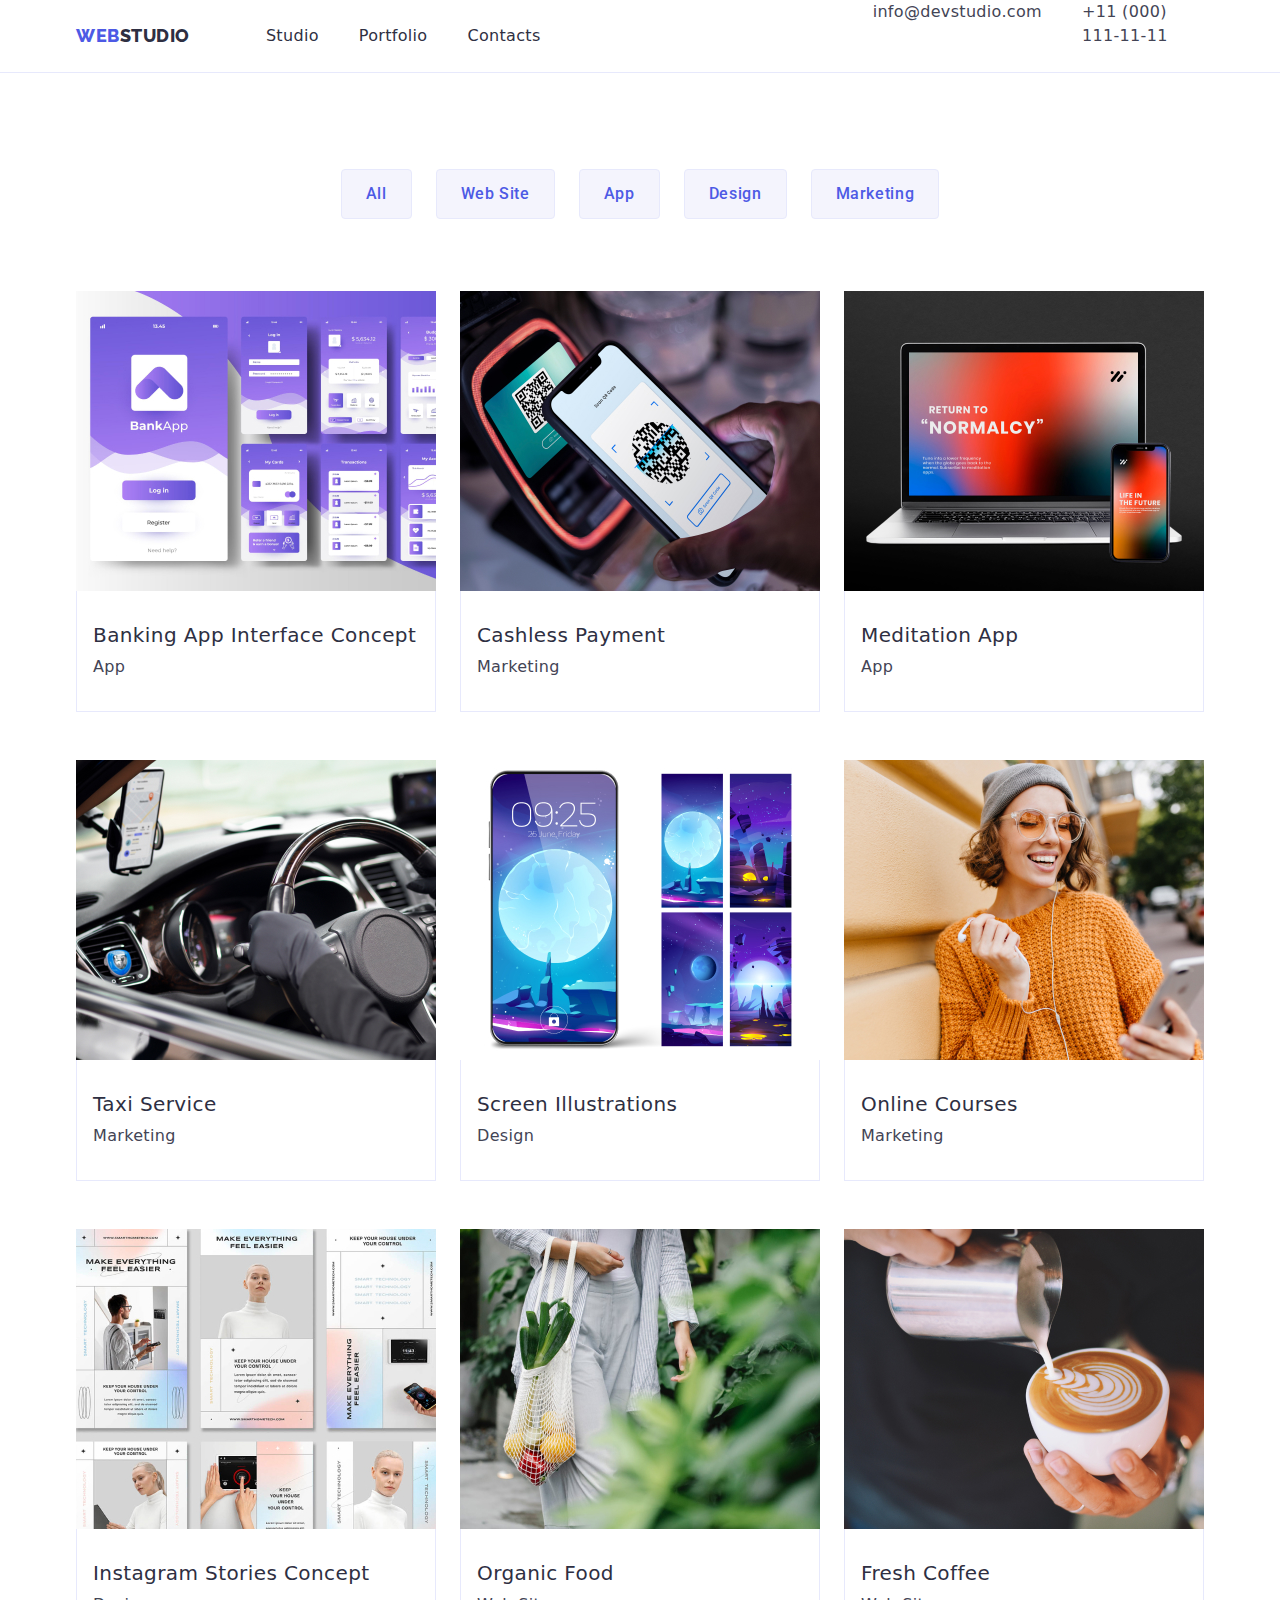
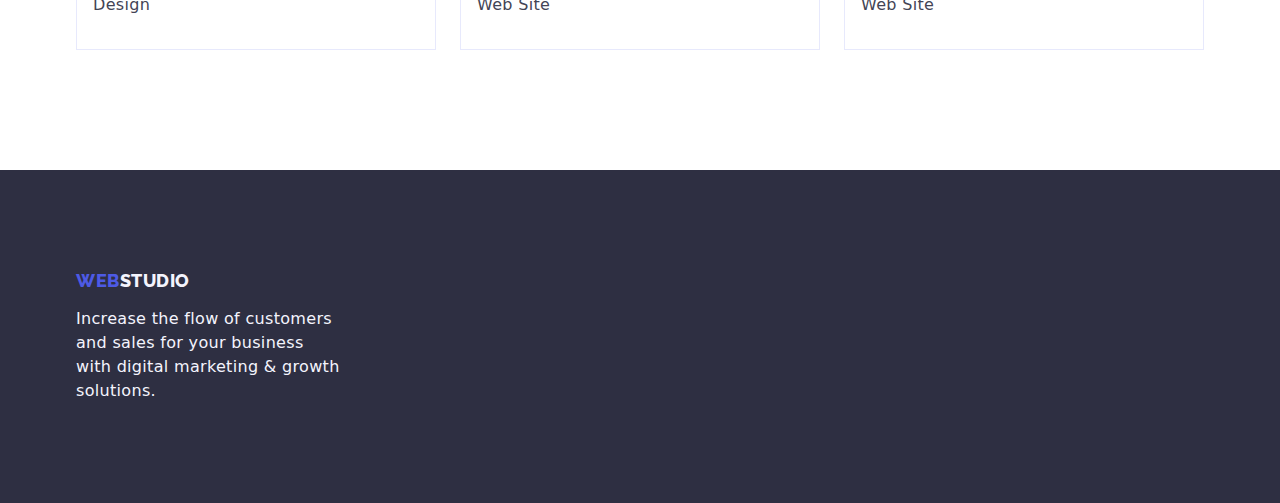
==== commit 02139bce: "finish" ====
--- a/portfolio.html
+++ b/portfolio.html
@@ -62,7 +62,7 @@
       <section class="section-main">
         <div class="container header-container">
           <h1 class="visually-hidden">Portfolio</h1>
-          <ul class="list">
+          <ul class="list list-buttom">
             <li>
               <button class="button-portfolio" type="button">All</button>
             </li>
--- a/css/styles.css
+++ b/css/styles.css
@@ -193,6 +193,9 @@
   justify-content: center;
   gap: 24px;
 }
+.list-buttom {
+  margin-bottom: 72px;
+}
 .section-main .button-portfolio {
   padding: 12px 24px;
   border-radius: 4px;
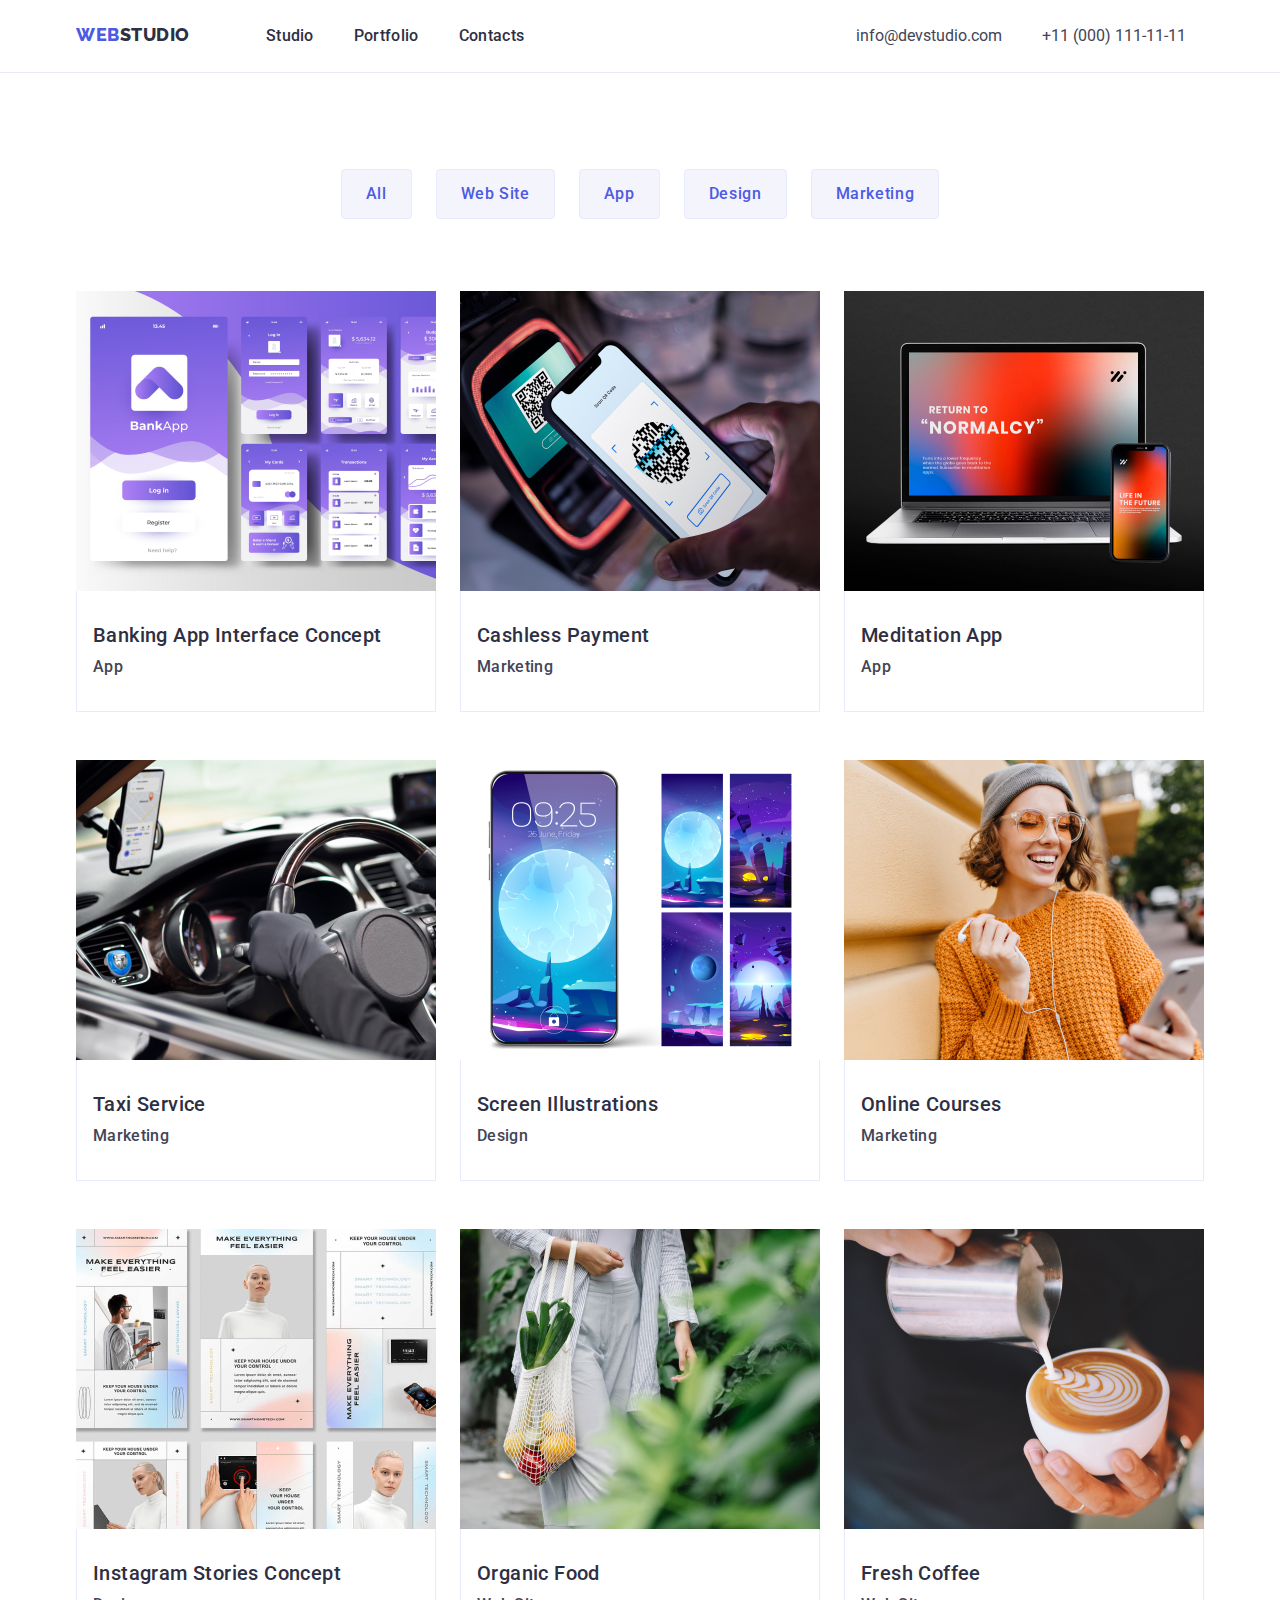
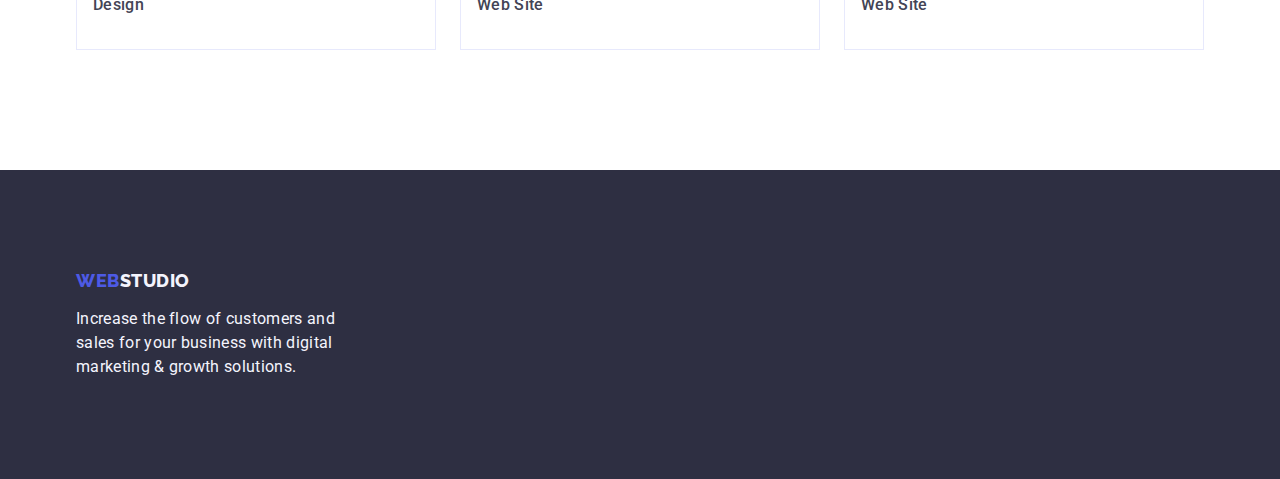
==== commit 92200079: "oop )" ====
--- a/portfolio.html
+++ b/portfolio.html
@@ -25,7 +25,7 @@
   <body>
     <!--header-->
     <header class="header-section">
-      <div class="container">
+      <div class="container header-container">
         <nav class="nav-list">
           <a class="link-logo link" href="./index.html"
             >Web<span class="studio-dark">Studio</span></a
@@ -44,12 +44,12 @@
         </nav>
         <address class="address">
           <ul class="list">
-            <li>
+            <li class="list-address">
               <a class="contacts link" href="mailto:info@devstudio.com"
                 >info@devstudio.com</a
               >
             </li>
-            <li>
+            <li class="list-address">
               <a class="contacts link" href="tel:+110001111111"
                 >+11 (000) 111-11-11</a
               >
--- a/css/styles.css
+++ b/css/styles.css
@@ -28,17 +28,9 @@
 img {
   display: block;
 }
-.container {
-  width: 1158px;
-  margin-left: auto;
-  margin-right: auto;
-  padding-left: 15px;
-  padding-right: 15px;
-}
+
 /*header flex*/
-.header-container {
-  align-items: center;
-}
+
 .header-section {
   border-bottom: 1px solid #e7e9fc;
 }
@@ -52,11 +44,13 @@
 }
 .nav-list {
   display: flex;
-  align-items: center;
+}
+.header-list {
+  padding: 24px 0;
 }
 .nav-list .list {
   display: flex;
-  padding: 24px 0;
+
   gap: 40px;
   margin-right: 332px;
 }
@@ -82,7 +76,9 @@
   flex-direction: column;
   flex-shrink: 0;
   margin: 0 auto;
-}
+  padding-bottom: 48px;
+}
+
 .button-hero {
   display: block;
   height: 56px;
@@ -228,8 +224,17 @@
 /*end flex...*/
 /*header*/
 body {
-  font-family: system-ui, -apple-system, BlinkMacSystemFont, "Segoe UI", Roboto,
-    Oxygen, Ubuntu, Cantarell, "Open Sans", "Helvetica Neue", sans-serif;
+  font-family: Roboto;
+}
+.container {
+  width: 1158px;
+  margin-left: auto;
+  margin-right: auto;
+  padding-left: 15px;
+  padding-right: 15px;
+}
+.header-container {
+  align-items: center;
 }
 .links {
   font-weight: 500;
@@ -272,9 +277,6 @@
   text-transform: uppercase;
   color: #2e2f42;
 }
-.address {
-  font-style: normal;
-}
 
 .address .link {
   color: #434455;
@@ -286,7 +288,6 @@
 
 .header-item .list {
   color: #2e2f42;
-  font-family: "Roboto";
   font-size: 16px;
   font-weight: 500;
   line-height: 1.5;
@@ -296,10 +297,7 @@
 .header-item .list:hover {
   color: #404bbf;
 }
-.address {
-  line-height: 1.5;
-  letter-spacing: 0.02em;
-}
+
 /*section 1*/
 .section-hero {
   background-color: #2e2f42;
